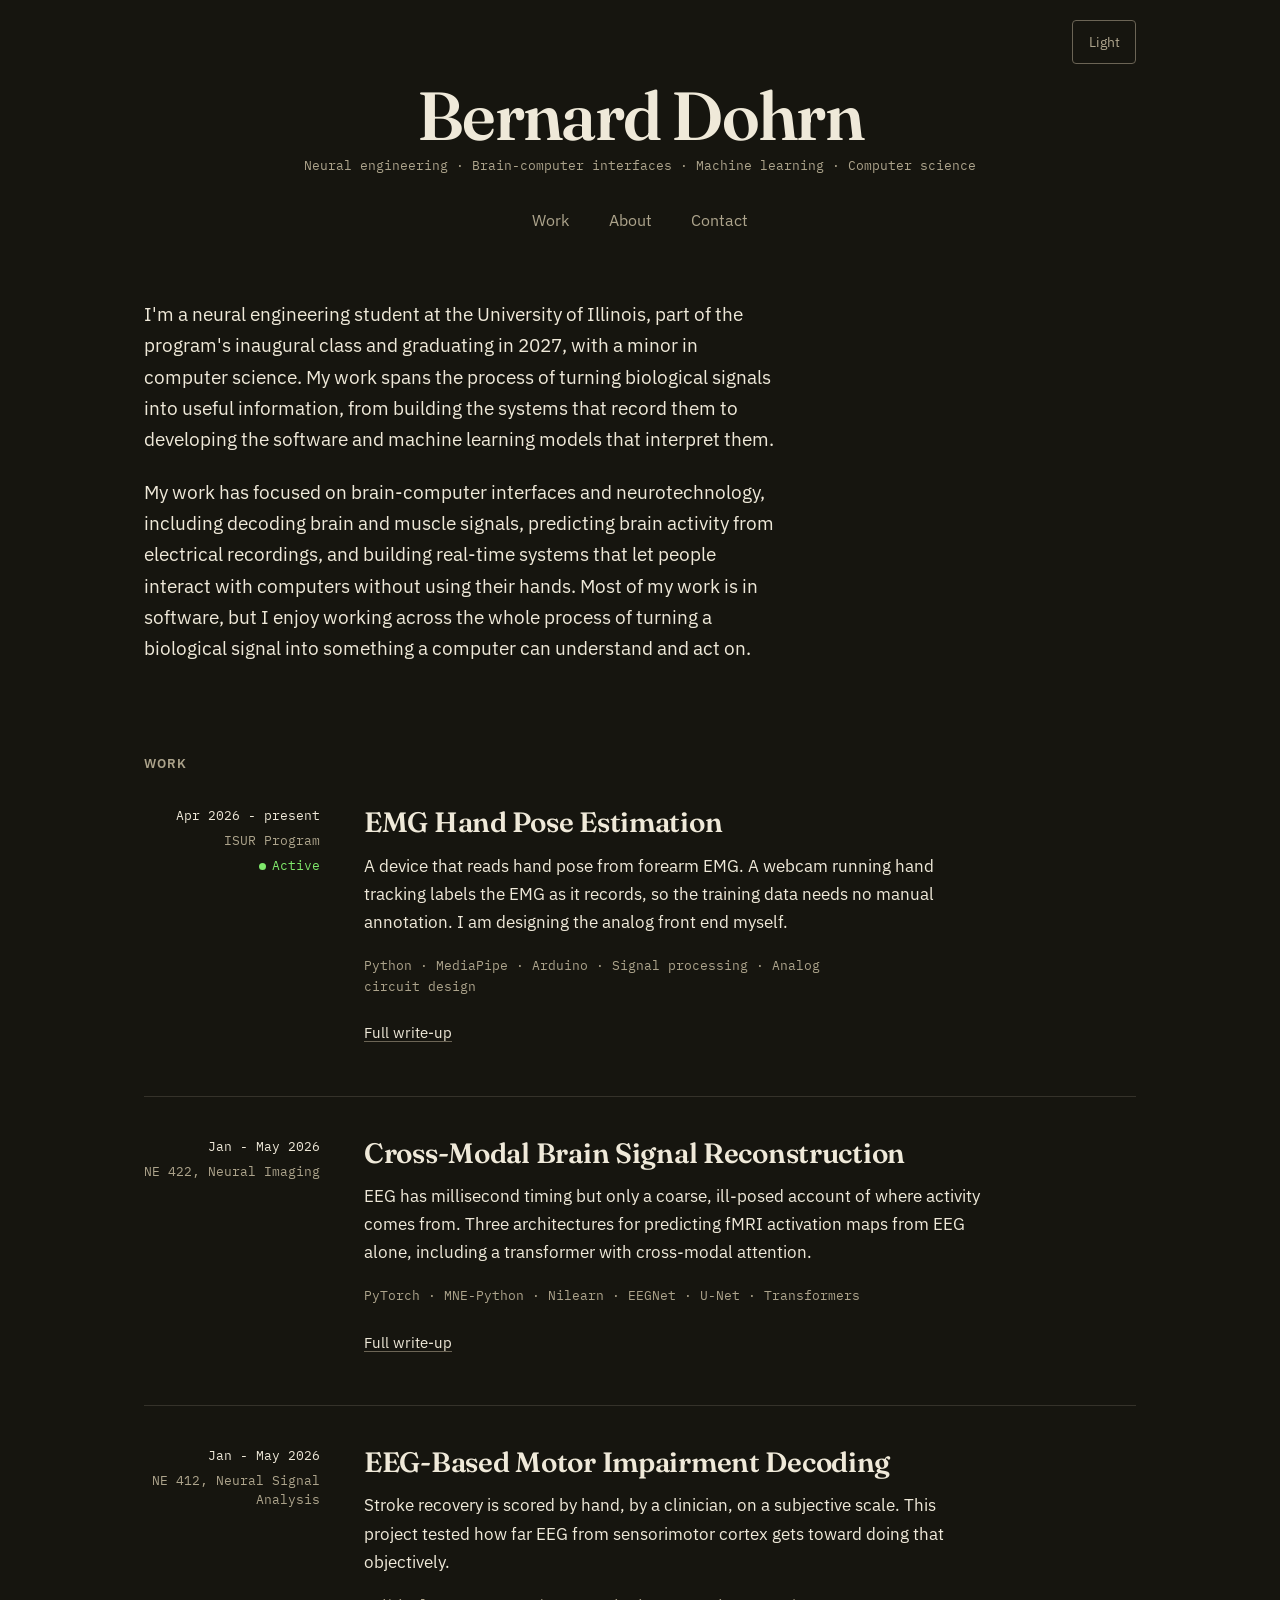
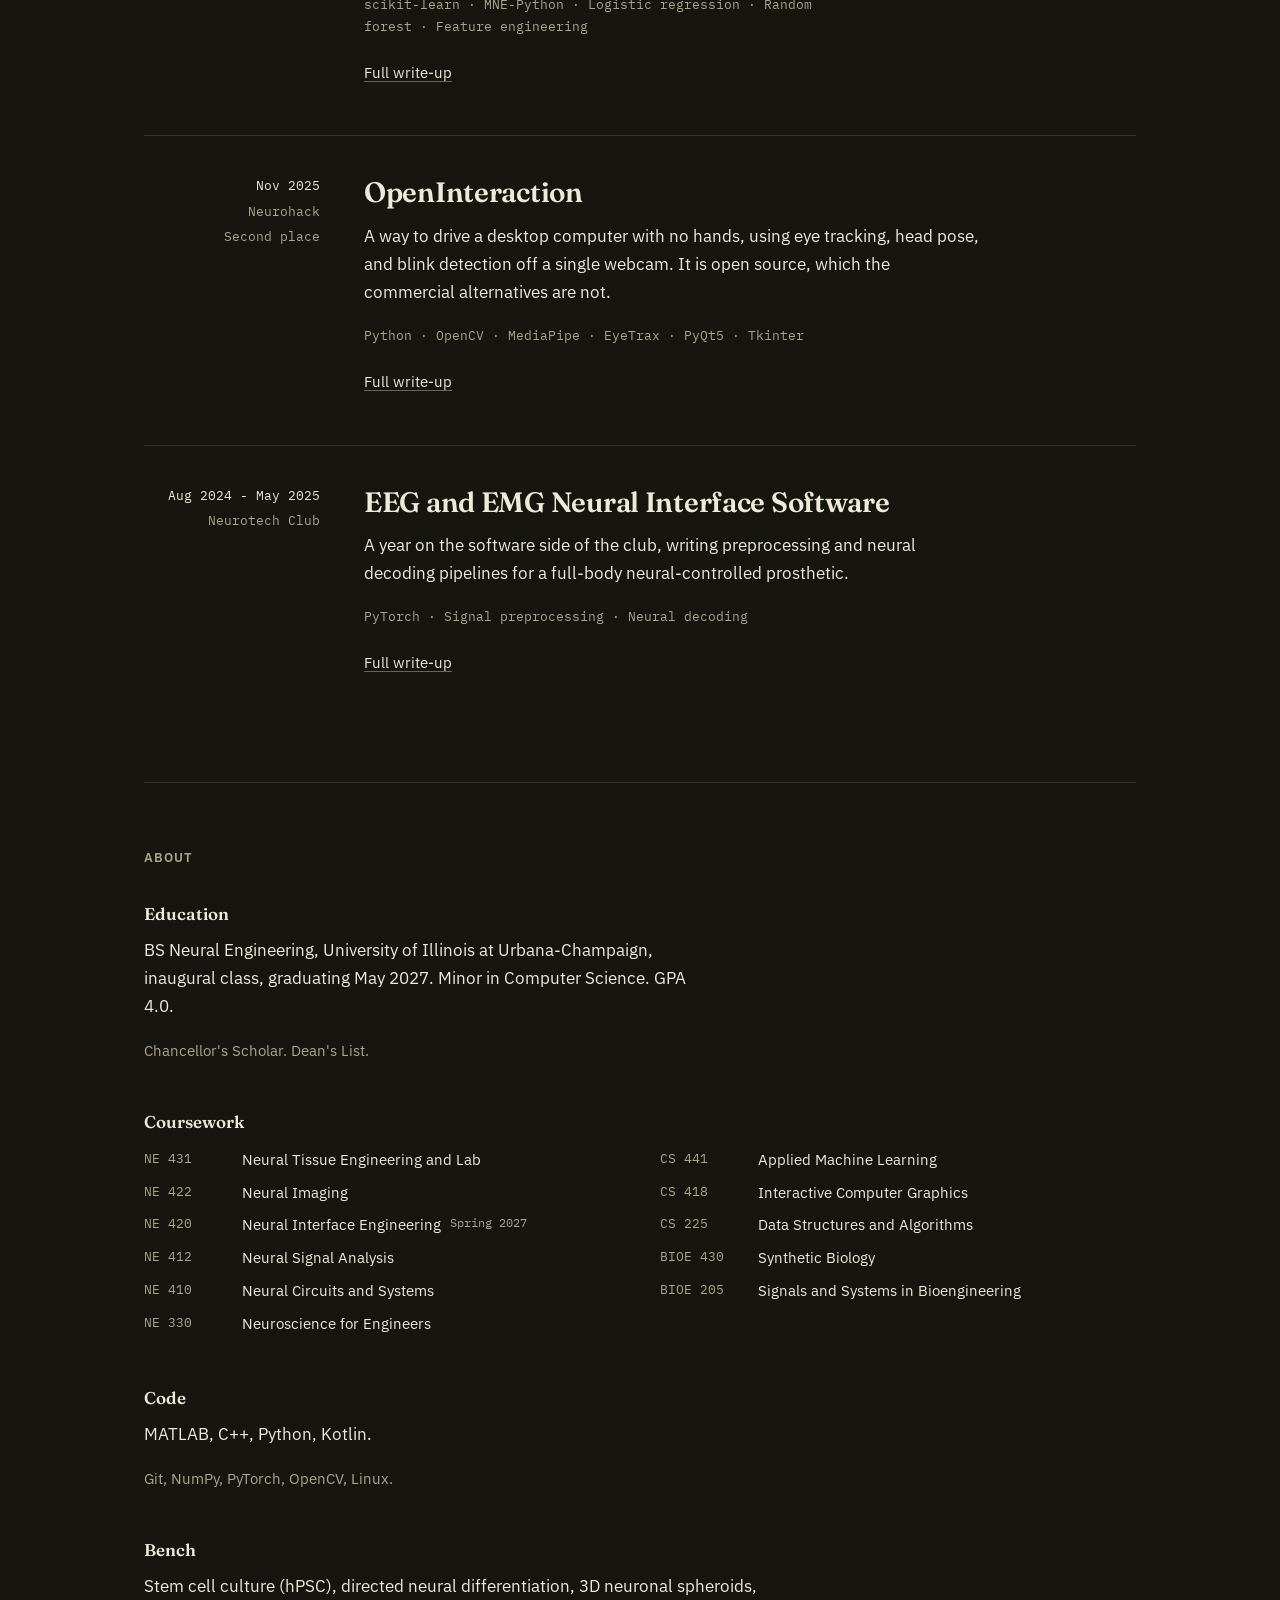
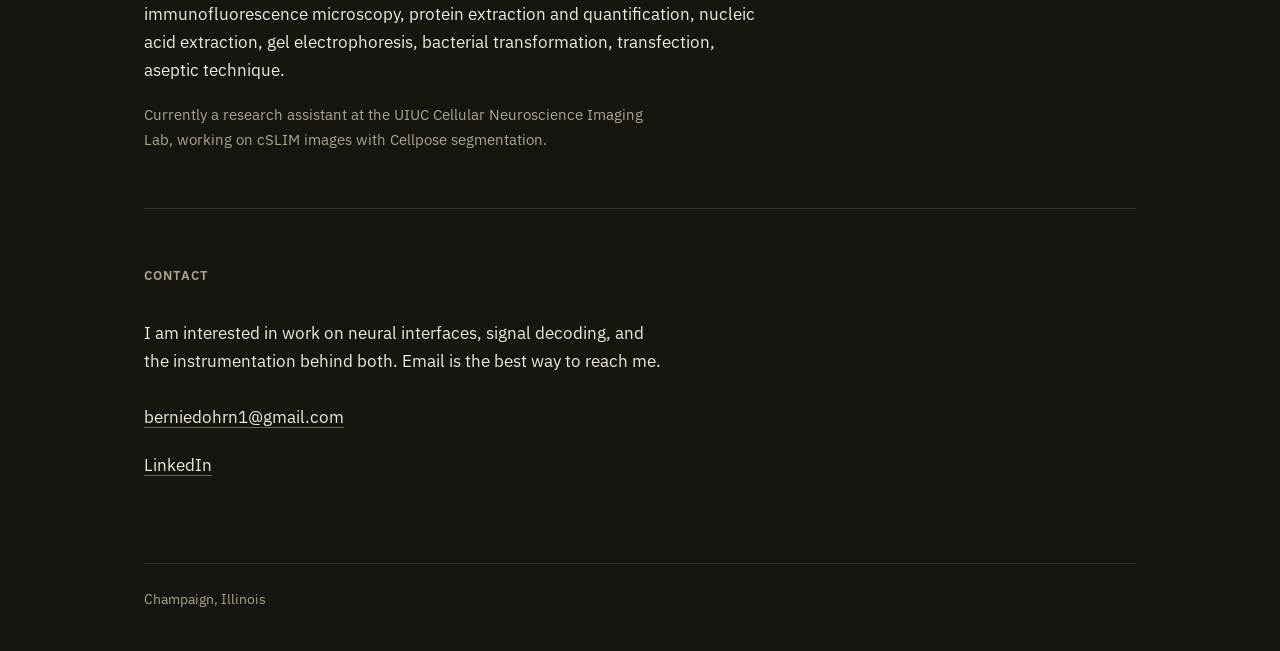
==== index.html @ 4f85c521 "Portfolio site: index, five project pages, and shared styles" ====
<!doctype html>
<html lang="en" id="top">
<head>
<meta charset="utf-8">
<meta name="viewport" content="width=device-width, initial-scale=1">
<title>Bernard Dohrn</title>
<meta name="description" content="Neural engineering at the University of Illinois. Work on EMG and EEG decoding, analog front-end design, and hands-free interaction.">

<!-- Applied before first paint so a saved light theme never flashes dark. -->
<script>
  try {
    var t = localStorage.getItem('theme');
    if (t === 'light' || t === 'dark') document.documentElement.dataset.theme = t;
  } catch (e) {}
</script>

<link rel="preconnect" href="https://fonts.googleapis.com">
<link rel="preconnect" href="https://fonts.gstatic.com" crossorigin>
<link rel="stylesheet" href="https://fonts.googleapis.com/css2?family=Fraunces:opsz,wght@9..144,500..700&family=IBM+Plex+Mono:wght@400;500&family=IBM+Plex+Sans:wght@400;500;600&display=swap">
<link rel="stylesheet" href="styles.css">
</head>
<body>

<a class="skip-link" href="#main">Skip to content</a>

<main id="main">

  <section class="intro" id="top">
    <button class="theme-toggle" type="button" id="theme-toggle" aria-label="Switch to light theme">Light</button>

    <div class="intro__identity">
      <h1 class="intro__name">Bernard Dohrn</h1>
      <p class="intro__disciplines">Neural engineering<span aria-hidden="true"> · </span>Brain-computer interfaces<span aria-hidden="true"> · </span>Machine learning<span aria-hidden="true"> · </span>Computer science</p>

      <nav class="hero-nav" aria-label="Sections">
        <a href="#work">Work</a>
        <a href="#about">About</a>
        <a href="#contact">Contact</a>
      </nav>
    </div>

    <p class="intro__lede">I'm a neural engineering student at the University of Illinois, part of the program's
      inaugural class and graduating in 2027, with a minor in computer science. My work spans
      the process of turning biological signals into useful information, from building the
      systems that record them to developing the software and machine learning models that
      interpret them.</p>
    <p class="intro__lede">My work has focused on brain-computer interfaces and neurotechnology, including decoding
      brain and muscle signals, predicting brain activity from electrical recordings, and
      building real-time systems that let people interact with computers without using their
      hands. Most of my work is in software, but I enjoy working across the whole process of
      turning a biological signal into something a computer can understand and act on.</p>
  </section>

  <section id="work" class="work" aria-labelledby="work-heading">
    <h2 id="work-heading" class="section-heading">Work</h2>

    <article class="entry entry--active">
      <div class="entry__rail">
        <p class="entry__dates">Apr 2026 - present</p>
        <p class="entry__context">ISUR Program</p>
        <p class="entry__status"><span class="entry__status-mark" aria-hidden="true"></span>Active</p>
      </div>
      <div class="entry__body">
        <h3 class="entry__title"><a href="emg-hand-pose.html">EMG Hand Pose Estimation</a></h3>
        <p>A device that reads hand pose from forearm EMG. A webcam running hand tracking labels the EMG
          as it records, so the training data needs no manual annotation. I am designing the
          analog front end myself.</p>
        <p class="entry__stack">Python<span aria-hidden="true"> · </span>MediaPipe<span aria-hidden="true"> · </span>Arduino<span aria-hidden="true"> · </span>Signal processing<span aria-hidden="true"> · </span>Analog circuit design</p>
        <p class="entry__links"><a href="emg-hand-pose.html">Full write-up</a></p>
      </div>
    </article>

    <article class="entry">
      <div class="entry__rail">
        <p class="entry__dates">Jan - May 2026</p>
        <p class="entry__context">NE 422, Neural Imaging</p>
      </div>
      <div class="entry__body">
        <h3 class="entry__title"><a href="eeg-fmri-reconstruction.html">Cross-Modal Brain Signal Reconstruction</a></h3>
        <p>EEG has millisecond timing but only a coarse, ill-posed account of where activity comes from.
          Three architectures for predicting fMRI activation maps from EEG alone, including a
          transformer with cross-modal attention.</p>
        <p class="entry__stack">PyTorch<span aria-hidden="true"> · </span>MNE-Python<span aria-hidden="true"> · </span>Nilearn<span aria-hidden="true"> · </span>EEGNet<span aria-hidden="true"> · </span>U-Net<span aria-hidden="true"> · </span>Transformers</p>
        <p class="entry__links"><a href="eeg-fmri-reconstruction.html">Full write-up</a></p>
      </div>
    </article>

    <article class="entry">
      <div class="entry__rail">
        <p class="entry__dates">Jan - May 2026</p>
        <p class="entry__context">NE 412, Neural Signal Analysis</p>
      </div>
      <div class="entry__body">
        <h3 class="entry__title"><a href="motor-impairment-decoding.html">EEG-Based Motor Impairment Decoding</a></h3>
        <p>Stroke recovery is scored by hand, by a clinician, on a subjective scale. This project tested
          how far EEG from sensorimotor cortex gets toward doing that objectively.</p>
        <p class="entry__stack">scikit-learn<span aria-hidden="true"> · </span>MNE-Python<span aria-hidden="true"> · </span>Logistic regression<span aria-hidden="true"> · </span>Random forest<span aria-hidden="true"> · </span>Feature engineering</p>
        <p class="entry__links"><a href="motor-impairment-decoding.html">Full write-up</a></p>
      </div>
    </article>

    <article class="entry">
      <div class="entry__rail">
        <p class="entry__dates">Nov 2025</p>
        <p class="entry__context">Neurohack</p>
        <p class="entry__note">Second place</p>
      </div>
      <div class="entry__body">
        <h3 class="entry__title"><a href="openinteraction.html">OpenInteraction</a></h3>
        <p>A way to drive a desktop computer with no hands, using eye tracking, head pose, and blink
          detection off a single webcam. It is open source, which the commercial alternatives
          are not.</p>
        <p class="entry__stack">Python<span aria-hidden="true"> · </span>OpenCV<span aria-hidden="true"> · </span>MediaPipe<span aria-hidden="true"> · </span>EyeTrax<span aria-hidden="true"> · </span>PyQt5<span aria-hidden="true"> · </span>Tkinter</p>
        <p class="entry__links"><a href="openinteraction.html">Full write-up</a></p>
      </div>
    </article>

    <article class="entry">
      <div class="entry__rail">
        <p class="entry__dates">Aug 2024 - May 2025</p>
        <p class="entry__context">Neurotech Club</p>
      </div>
      <div class="entry__body">
        <h3 class="entry__title"><a href="neurotech-interface-software.html">EEG and EMG Neural Interface Software</a></h3>
        <p>A year on the software side of the club, writing preprocessing and neural decoding pipelines
          for a full-body neural-controlled prosthetic.</p>
        <p class="entry__stack">PyTorch<span aria-hidden="true"> · </span>Signal preprocessing<span aria-hidden="true"> · </span>Neural decoding</p>
        <p class="entry__links"><a href="neurotech-interface-software.html">Full write-up</a></p>
      </div>
    </article>
  </section>

  <section id="about" class="about" aria-labelledby="about-heading">
    <h2 id="about-heading" class="section-heading">About</h2>

    <div class="about__grid">
      <div class="about__row">
        <h3 class="about__label">Education</h3>
        <div class="about__content">
          <p class="about__lead">BS Neural Engineering, University of Illinois at Urbana-Champaign, inaugural class, graduating
            May 2027. Minor in Computer Science. GPA 4.0.</p>
          <p class="about__aside">Chancellor's Scholar. Dean's List.</p>
        </div>
      </div>

      <div class="about__row">
        <h3 class="about__label">Coursework</h3>
        <div class="about__content">
          <ul class="about__list">
            <li><span class="code">NE 431</span> Neural Tissue Engineering and Lab</li>
            <li><span class="code">NE 422</span> Neural Imaging</li>
            <li><span class="code">NE 420</span> Neural Interface Engineering <span class="about__when">Spring 2027</span></li>
            <li><span class="code">NE 412</span> Neural Signal Analysis</li>
            <li><span class="code">NE 410</span> Neural Circuits and Systems</li>
            <li><span class="code">NE 330</span> Neuroscience for Engineers</li>
            <li><span class="code">CS 441</span> Applied Machine Learning</li>
            <li><span class="code">CS 418</span> Interactive Computer Graphics</li>
            <li><span class="code">CS 225</span> Data Structures and Algorithms</li>
            <li><span class="code">BIOE 430</span> Synthetic Biology</li>
            <li><span class="code">BIOE 205</span> Signals and Systems in Bioengineering</li>
          </ul>
        </div>
      </div>

      <div class="about__row">
        <h3 class="about__label">Code</h3>
        <div class="about__content">
          <p>MATLAB, C++, Python, Kotlin.</p>
          <p class="about__aside">Git, NumPy, PyTorch, OpenCV, Linux.</p>
        </div>
      </div>

      <div class="about__row">
        <h3 class="about__label">Bench</h3>
        <div class="about__content">
          <p>Stem cell culture (hPSC), directed neural differentiation, 3D neuronal spheroids,
            immunofluorescence microscopy, protein extraction and quantification, nucleic acid
            extraction, gel electrophoresis, bacterial transformation, transfection, aseptic
            technique.</p>
          <p class="about__aside">Currently a research assistant at the UIUC Cellular Neuroscience Imaging Lab, working on cSLIM
            images with Cellpose segmentation.</p>
        </div>
      </div>
    </div>
  </section>

  <section id="contact" class="contact" aria-labelledby="contact-heading">
    <h2 id="contact-heading" class="section-heading">Contact</h2>
    <p class="contact__lede">I am interested in work on neural interfaces, signal decoding, and the instrumentation
        behind both. Email is the best way to reach me.</p>
    <ul class="contact__list">
      <li><a href="mailto:berniedohrn1@gmail.com">berniedohrn1@gmail.com</a></li>
      <li><a href="https://www.linkedin.com/in/bernie-dohrn-7a8239290">LinkedIn</a></li>
    </ul>
  </section>

</main>

<footer class="footer">
  <div class="footer__inner">
    <p>Champaign, Illinois</p>
  </div>
</footer>

<script src="main.js"></script>
</body>
</html>
---- styles.css ----
/*
  Bernard Dohrn, portfolio.
  Direction, palette reasoning, and dials live in DESIGN.md.
  Dials held here: ENERGY 2 / RHYTHM 2 / MOTION 1.
*/

/* Tokens */

:root {
  /* Dark is the default: it is the stated brand direction, not a trend. */
  --ground:     #16150F;
  --surface:    #1E1C15;
  --ink:        #EFE9D9;
  --ink-muted:  #ADA48C;
  --edge:       #6B6455;
  --rule:       #35322A;
  --accent:     #7FE86B;

  --font-serif: 'Fraunces', Georgia, 'Times New Roman', serif;
  --font-sans:  'IBM Plex Sans', 'Segoe UI', system-ui, -apple-system, sans-serif;
  --font-mono:  'IBM Plex Mono', ui-monospace, 'Cascadia Mono', Consolas, monospace;

  /* Two radii only. Nothing on this page is a pill. */
  --radius-sm: 2px;
  --radius-md: 4px;

  --measure: 62ch;

  /* One container width and one gutter, shared by the masthead, the sections,
     and the footer, so all three land on the same left edge. */
  --container: 62rem;
  --gutter: 1.25rem;
}

:root[data-theme="light"] {
  --ground:     #F6F1E4;
  --surface:    #FFFCF3;
  --ink:        #191710;
  --ink-muted:  #57503F;
  --edge:       #8A8271;
  --rule:       #DDD5C2;
  --accent:     #256E1F;
}

/* Base */

*, *::before, *::after { box-sizing: border-box; }

html {
  scroll-behavior: smooth;
}

body {
  margin: 0;
  background: var(--ground);
  color: var(--ink);
  font-family: var(--font-sans);
  /* Fluid, so the body text has a mobile register of its own. */
  font-size: clamp(1rem, 0.96rem + 0.2vw, 1.0625rem);
  line-height: 1.65;
  -webkit-font-smoothing: antialiased;
  /* Overflow is prevented at the source (minmax(0,1fr) tracks, max-widths)
     rather than clipped here: overflow-x on html or body would create a
     scroll container and break the sticky masthead. This only catches a
     pathological unbroken string. */
  overflow-wrap: break-word;
}

p { margin: 0 0 1.1em; max-width: var(--measure); }
p:last-child { margin-bottom: 0; }

a {
  color: inherit;
  text-decoration: underline;
  text-decoration-color: var(--edge);
  text-underline-offset: 0.22em;
  text-decoration-thickness: 1px;
  transition: text-decoration-color 120ms ease, color 120ms ease;
}

/* MOTION 1: hover and focus are the only places anything moves. */
a:hover { text-decoration-color: var(--accent); }

:focus-visible {
  outline: 2px solid var(--accent);
  outline-offset: 3px;
  border-radius: var(--radius-sm);
}

@media (prefers-reduced-motion: reduce) {
  html { scroll-behavior: auto; }
  * { transition-duration: 0.01ms !important; }
}

.skip-link {
  position: absolute;
  left: 0.75rem;
  top: -4rem;
  z-index: 10;
  padding: 0.75rem 1rem;
  background: var(--surface);
  color: var(--ink);
  border: 1px solid var(--edge);
  border-radius: var(--radius-md);
  text-decoration: none;
  transition: top 120ms ease;
}
.skip-link:focus { top: 0.75rem; }

.code {
  font-family: var(--font-mono);
  font-size: 0.85em;
  color: var(--ink-muted);
}

/* Masthead */

/*
  Mobile gets two rows and no stickiness: one row cannot hold the name, three
  links, and the toggle at 375px without cramping the tap targets, and a tall
  sticky bar would eat the screen. From 40rem it fits on one row, so it sticks.
*/
/* The bar itself is full bleed so its rule spans the viewport; the inner
   wrapper is what aligns with the content column. */
.masthead {
  padding: 0 var(--gutter);
  border-bottom: 1px solid var(--rule);
  background: var(--ground);
}

.masthead__inner {
  max-width: var(--container);
  margin: 0 auto;
  padding: 0.75rem 0;
  display: flex;
  flex-direction: column;
  gap: 0.25rem;
}

.masthead__name {
  /* Matches the 44px minimum the nav links already carry: it is a real link
     to the top of the page, so it is a real tap target. */
  display: inline-flex;
  align-items: center;
  min-height: 44px;
  align-self: flex-start;
  font-family: var(--font-serif);
  font-size: 1.15rem;
  font-weight: 600;
  letter-spacing: 0.01em;
  text-decoration: none;
}
.masthead__name:hover { text-decoration: underline; text-decoration-color: var(--accent); }

.masthead__nav {
  display: flex;
  align-items: center;
  gap: 0.25rem;
  margin-left: -0.6rem;
}

.masthead__nav a {
  /* 44px minimum touch target, with spacing between neighbors. */
  display: inline-flex;
  align-items: center;
  min-height: 44px;
  padding: 0 0.6rem;
  font-size: 0.9375rem;
  color: var(--ink-muted);
  text-decoration: none;
  border-bottom: 2px solid transparent;
}
.masthead__nav a:hover { color: var(--ink); border-bottom-color: var(--accent); }

.theme-toggle {
  min-height: 44px;
  min-width: 64px;
  margin-left: auto;
  padding: 0 0.85rem;
  font-family: var(--font-sans);
  font-size: 0.875rem;
  color: var(--ink-muted);
  background: transparent;
  border: 1px solid var(--edge);
  border-radius: var(--radius-md);
  cursor: pointer;
  transition: color 120ms ease, border-color 120ms ease;
}
.theme-toggle:hover { color: var(--ink); border-color: var(--ink-muted); }

/* Shared layout */

main { padding: 0 var(--gutter); }

.intro,
.work,
.about,
.contact {
  max-width: var(--container);
  margin: 0 auto;
}

/* Sections carry deliberately different vertical registers rather than one
   uniform pad: the intro opens wide, work is dense, contact closes tight. */
.intro   { padding: 5rem 0 3rem; }
.work    { padding: 1rem 0 2.5rem; }
.about   { padding: 3rem 0 2.5rem; border-top: 1px solid var(--rule); }
.contact { padding: 2.5rem 0 3.5rem; border-top: 1px solid var(--rule); }

/* Breathing room above a jumped-to section. These ids exist only on the index,
   which no longer has a sticky bar to clear, so this is spacing, not clearance. */
#work, #about, #contact { scroll-margin-top: 2rem; }

.section-heading {
  margin: 0 0 2rem;
  font-family: var(--font-sans);
  font-size: 0.8125rem;
  font-weight: 600;
  /* Modest tracking to separate the label from prose. Not the wide-tracked
     uppercase display treatment; it stays small and quiet. */
  letter-spacing: 0.08em;
  text-transform: uppercase;
  color: var(--ink-muted);
}

/* Intro */

.intro { position: relative; }

/*
  The identity block is centered; the prose below it is not. The change in
  alignment is what separates the header from the content, and the content then
  shares its left edge with every section further down the page.
*/
.intro__identity {
  text-align: center;
  margin-bottom: 3.5rem;
}

/*
  On the index the toggle sits in the page's top-right corner, which is where it
  already sits inside the masthead on the project pages, so it does not move
  between page types.
*/
.intro > .theme-toggle {
  position: absolute;
  top: 1.25rem;
  right: 0;
  margin: 0;
}

/* The name is the page's h1: on a personal site it is the thing being named,
   and it gives the index an opening the masthead wordmark is too small to be. */
.intro__name {
  margin: 0 0 0.3rem;
  font-family: var(--font-serif);
  font-size: clamp(2.5rem, 1.7rem + 3.4vw, 4.25rem);
  font-weight: 600;
  line-height: 1.04;
  letter-spacing: -0.025em;
}

/* Set in the same mono as the project rails, so the page opens in a voice it
   goes on to use rather than introducing a second one for the header alone. */
.intro__disciplines {
  margin: 0 0 1.5rem;
  max-width: none;
  font-family: var(--font-mono);
  /* Same size as the project rails, so it reads as a label on the name rather
     than a line of its own. */
  font-size: 0.8125rem;
  line-height: 1.5;
  color: var(--ink-muted);
}

/*
  The index carries its navigation here rather than in a bar. The name is already
  the largest thing on the page, so a sticky wordmark above it would say the same
  thing twice. Project pages keep the masthead: they have no hero to hold this,
  and their write-ups are long enough to need nav that stays put.
*/
.hero-nav {
  display: flex;
  flex-wrap: wrap;
  align-items: center;
  justify-content: center;
  gap: 0 1.25rem;
  margin: 0;
}

.hero-nav a {
  display: inline-flex;
  align-items: center;
  min-height: 44px;
  padding: 0 0.6rem;
  font-size: 1rem;
  color: var(--ink-muted);
  text-decoration: none;
  border-bottom: 2px solid transparent;
}
.hero-nav a:hover { color: var(--ink); border-bottom-color: var(--accent); }

.intro__lede + .intro__lede { margin-top: 1.1em; }

.intro__lede {
  font-size: clamp(1.0625rem, 1rem + 0.3vw, 1.1875rem);
  color: var(--ink);
  max-width: 58ch;
}

/* Work entries */

/*
  The metadata rail is the identity motif: date, program, status, set in mono
  like the channel labels down the edge of a recording. It carries real data,
  so it is structure rather than a decorative stripe. It stacks above the entry
  on narrow screens instead of being dropped.
*/
.entry {
  padding: 2rem 0;
  border-top: 1px solid var(--rule);
}
.entry:first-of-type { border-top: none; padding-top: 0; }

.entry__rail {
  margin: 0 0 1rem;
  font-family: var(--font-mono);
  font-size: 0.8125rem;
  line-height: 1.5;
  color: var(--ink-muted);
}
.entry__rail p { margin: 0 0 0.35rem; max-width: none; }
.entry__rail p:last-child { margin-bottom: 0; }

.entry__dates { color: var(--ink); }

.entry__status {
  display: flex;
  align-items: center;
  gap: 0.4rem;
  color: var(--accent);
}
/* The word "Active" carries the meaning; the mark only reinforces it, so the
   status is never communicated by color alone. */
.entry__status-mark {
  width: 7px;
  height: 7px;
  border-radius: 50%;
  background: var(--accent);
  flex: none;
}

.entry__title {
  margin: 0 0 0.75rem;
  font-family: var(--font-serif);
  font-size: clamp(1.35rem, 1.15rem + 0.85vw, 1.75rem);
  font-weight: 600;
  line-height: 1.2;
  letter-spacing: -0.01em;
}

.entry__stack {
  margin-top: 1.1em;
  font-family: var(--font-mono);
  font-size: 0.8125rem;
  color: var(--ink-muted);
}

/* Two 44px targets separated only by a whitespace node sit about 4px apart,
   which is a coin flip under a thumb. The gap is the other half of tappability. */
.entry__links {
  display: flex;
  flex-wrap: wrap;
  gap: 0 1.75rem;
  margin-top: 0.9em;
  font-size: 0.9375rem;
}
.entry__links a { min-height: 44px; display: inline-flex; align-items: center; }

/* About */

/*
  A different composition from Work on purpose (RHYTHM 2): no rail, run-in
  labels above their content, single measure. Two sections that share a layout
  read as a template.
*/
.about__row { margin-bottom: 2rem; }
.about__row:last-child { margin-bottom: 0; }

.about__label {
  margin: 0 0 0.5rem;
  font-family: var(--font-serif);
  font-size: 1.0625rem;
  font-weight: 600;
  color: var(--ink);
}

.about__lead { max-width: 56ch; }

.about__aside {
  color: var(--ink-muted);
  font-size: 0.9375rem;
  max-width: 56ch;
}

.about__list {
  margin: 0;
  padding: 0;
  list-style: none;
  font-size: 0.9375rem;
}
.about__list li {
  padding: 0.25rem 0;
  display: flex;
  gap: 0.6rem;
}
.about__list .code { flex: none; min-width: 5.5rem; }

/* Marks a course that has not been taken yet, so the list cannot be read as a
   claim about completed work. */
.about__when {
  font-family: var(--font-mono);
  font-size: 0.75rem;
  color: var(--ink-muted);
  white-space: nowrap;
}

/* Contact */

.contact__lede { max-width: 52ch; }

.contact__list {
  margin: 1.25rem 0 0;
  padding: 0;
  list-style: none;
}
.contact__list li { margin-bottom: 0.25rem; }
.contact__list a {
  display: inline-flex;
  align-items: center;
  min-height: 44px;
  font-size: 1.0625rem;
}

/* Footer */

.footer {
  padding: 0 var(--gutter);
  font-size: 0.875rem;
  color: var(--ink-muted);
}

.footer__inner {
  max-width: var(--container);
  margin: 0 auto;
  padding: 1.5rem 0 2.5rem;
  border-top: 1px solid var(--rule);
}
.footer__inner p { margin: 0; }

/* Project pages */

/*
  A project page is a third composition, not the index entry enlarged. The rail
  turns on its side: the same mono metadata runs as one horizontal strip under
  the title, where a detail page has the width for it and no neighboring
  entries to line up against.
*/
.project {
  max-width: var(--container);
  margin: 0 auto;
  padding: 2rem 0 1rem;
}

.project__back {
  margin: 0 0 2rem;
  font-family: var(--font-mono);
  font-size: 0.8125rem;
}
.project__back a {
  display: inline-flex;
  align-items: center;
  min-height: 44px;
  color: var(--ink-muted);
}
.project__back a:hover { color: var(--ink); }

.project__title {
  margin: 0 0 0.9rem;
  font-family: var(--font-serif);
  font-size: clamp(1.75rem, 1.3rem + 2.1vw, 2.6rem);
  font-weight: 600;
  line-height: 1.15;
  letter-spacing: -0.015em;
  text-wrap: balance;
  max-width: 20ch;
}

.project__meta {
  display: flex;
  flex-wrap: wrap;
  align-items: center;
  gap: 0.4rem 1.1rem;
  margin: 0 0 1.5rem;
  max-width: none;
  font-family: var(--font-mono);
  font-size: 0.8125rem;
  color: var(--ink-muted);
}

.project__status {
  display: inline-flex;
  align-items: center;
  gap: 0.4rem;
  color: var(--accent);
}

.project__lede {
  margin: 0 0 2rem;
  padding-bottom: 2rem;
  border-bottom: 1px solid var(--rule);
  font-size: clamp(1.0625rem, 1rem + 0.3vw, 1.1875rem);
  max-width: 56ch;
}

.project__stack {
  margin-top: 2rem;
  font-family: var(--font-mono);
  font-size: 0.8125rem;
  color: var(--ink-muted);
}

/* Prose.
   Styling for detail that has not been written yet, so pasted-in headings,
   figures, tables and code land already matching the page. */

.prose { max-width: var(--measure); }

.prose h2 {
  margin: 2.5rem 0 0.75rem;
  font-family: var(--font-serif);
  font-size: 1.4rem;
  font-weight: 600;
  line-height: 1.25;
  letter-spacing: -0.01em;
}

.prose h3 {
  margin: 1.75rem 0 0.5rem;
  font-family: var(--font-sans);
  font-size: 1.0625rem;
  font-weight: 600;
}

.prose ul, .prose ol { margin: 0 0 1.1em; padding-left: 1.15rem; }
.prose li { margin-bottom: 0.35em; }

/* A citation link is short and sits inline, which leaves it around 21px tall and
   well under the 44px tap minimum. The padding buys the hit area; the list
   spacing keeps two neighboring targets from overlapping under a thumb. */
.prose li a {
  display: inline-block;
  padding: 0.65rem 0;
}
.prose li:has(a) { margin-bottom: 0.15em; }

.prose figure {
  margin: 2rem 0;
  max-width: none;
}
.prose img { display: block; max-width: 100%; height: auto; border-radius: var(--radius-sm); }

/*
  Matplotlib exports carry their own white ground and black axis labels, so they
  cannot sit directly on the dark theme. The plate turns that into a deliberate
  printed-figure treatment rather than a glaring rectangle, and it holds the same
  value in both themes because the image itself does not change with the theme.
  The caption stays outside the plate so it keeps the site's text colors.
*/
/* A figure wrapped in a link must not inherit the body underline. The image is
   the affordance; a rule drawn under it is just a stray line. */
.prose figure > a { display: block; text-decoration: none; }

/* An embedded player has no intrinsic size to lay out against, so the wrapper
   carries the aspect ratio and the iframe fills it. */
.prose .video {
  position: relative;
  aspect-ratio: 16 / 9;
  background: #000;
  border: 1px solid var(--rule);
  border-radius: var(--radius-md);
  overflow: hidden;
}
.prose .video iframe {
  position: absolute;
  inset: 0;
  width: 100%;
  height: 100%;
  border: 0;
}

.prose .plate {
  display: block;
  padding: 0.75rem;
  background: #FFFCF3;
  border: 1px solid var(--rule);
  border-radius: var(--radius-md);
  text-decoration: none;
}
.prose .plate img { border-radius: 0; }
.prose figcaption {
  margin-top: 0.6rem;
  font-size: 0.875rem;
  color: var(--ink-muted);
  max-width: 56ch;
}

/* Tables scroll inside themselves rather than pushing the page sideways. */
.prose table {
  display: block;
  overflow-x: auto;
  width: 100%;
  margin: 1.75rem 0;
  border-collapse: collapse;
  font-size: 0.9375rem;
  font-variant-numeric: tabular-nums;
}
.prose caption {
  margin-bottom: 0.6rem;
  font-size: 0.875rem;
  color: var(--ink-muted);
  text-align: left;
}
.prose th, .prose td {
  padding: 0.5rem 1rem 0.5rem 0;
  border-bottom: 1px solid var(--rule);
  text-align: left;
  vertical-align: top;
}
.prose th { font-weight: 600; }

.prose pre {
  margin: 1.5rem 0;
  padding: 1rem 1.1rem;
  overflow-x: auto;
  background: var(--surface);
  border: 1px solid var(--rule);
  border-radius: var(--radius-md);
}
.prose pre code { font-size: 0.8125rem; color: var(--ink); }
.prose code {
  font-family: var(--font-mono);
  font-size: 0.85em;
}

.prose blockquote {
  margin: 1.75rem 0;
  padding-left: 1.1rem;
  /* The rule marks quoted material, which is information, not decoration. */
  border-left: 2px solid var(--edge);
  color: var(--ink-muted);
}

/* Pager */

.pager {
  display: flex;
  flex-wrap: wrap;
  gap: 0.5rem 2rem;
  max-width: var(--container);
  margin: 0 auto;
  padding: 1.75rem 0 1rem;
  border-top: 1px solid var(--rule);
}

.pager__link {
  display: flex;
  flex-direction: column;
  gap: 0.2rem;
  min-height: 44px;
  justify-content: center;
  padding: 0.5rem 0;
  text-decoration: none;
}
/* When only the older link exists it still sits right, so the two pages read
   as one consistent pair rather than jumping sides. */
.pager__link--older { margin-left: auto; text-align: right; align-items: flex-end; }

.pager__dir {
  font-family: var(--font-mono);
  font-size: 0.75rem;
  color: var(--ink-muted);
}
.pager__title {
  font-family: var(--font-serif);
  font-size: 1.05rem;
  font-weight: 600;
}
.pager__link:hover .pager__title {
  text-decoration: underline;
  text-decoration-color: var(--accent);
  text-underline-offset: 0.22em;
}

/* Index entry titles link through.
   No resting underline: an underline on every heading turns the list into a
   wall of rules. It appears on hover and focus, where it confirms the target. */
.entry__title a {
  /* A one-line title is only ~27px tall, so short names like "OpenInteraction"
     fell under the 44px tap minimum while longer ones passed purely because
     they wrapped. The padding buys the hit area; the matching negative margin
     gives it back to the layout, so spacing is unchanged. */
  display: inline-block;
  padding: 0.6rem 0;
  margin: -0.6rem 0;
  text-decoration: none;
  color: inherit;
}
.entry__title a:hover {
  text-decoration: underline;
  text-decoration-color: var(--accent);
  text-underline-offset: 0.16em;
  text-decoration-thickness: 2px;
}

/* Breakpoints */

/*
  40rem: the masthead's name, links, and toggle now fit on one row, so it
  becomes a single compact sticky bar.
*/
@media (min-width: 40rem) {
  /* One gutter change moves the masthead, the sections, and the footer
     together, so the shared left edge survives the breakpoint. */
  :root { --gutter: 2rem; }

  .masthead {
    position: sticky;
    top: 0;
    z-index: 5;
  }
  .masthead__inner {
    flex-direction: row;
    align-items: center;
    justify-content: space-between;
    gap: 1.5rem;
  }
  .masthead__nav { margin-left: 0; gap: 0.5rem; }
  .theme-toggle { margin-left: 0.75rem; }

  .intro   { padding: 5rem 0 4rem; }
  .work    { padding: 1.5rem 0 3.5rem; }
  .about   { padding: 4rem 0 3.5rem; }
  .contact { padding: 3.5rem 0 4.5rem; }

  .project { padding: 3rem 0 1.5rem; }
  .pager   { padding: 2.5rem 0 1.5rem; }
}

/*
  56rem: there is finally room for a 11rem rail beside a readable measure, so
  the entry splits into rail and body. Below this it stays stacked, because a
  squeezed rail would starve the prose column.
*/
@media (min-width: 56rem) {
  .entry {
    display: grid;
    grid-template-columns: 11rem minmax(0, 1fr);
    gap: 2.75rem;
    padding: 2.5rem 0;
  }
  .entry__rail { margin: 0; text-align: right; }
  .entry__status { justify-content: flex-end; }

  /*
    About deliberately does NOT take the rail grid that Work uses. It stays a
    single flowing column with run-in serif labels, offset to sit under the
    section heading. Two sections sharing one geometry is how a page starts
    reading as a template.
  */
  .about__row { margin-bottom: 2.75rem; }

  .about__list { columns: 2; column-gap: 2.5rem; }
  .about__list li { break-inside: avoid; }

  /*
    Prose is capped at a reading measure, but a plot is not prose: a seven-slice
    comparison at 62ch is unreadable. Figures break out to the full container
    width instead. They share the container's left edge, so widening to the
    container width lands exactly on its right edge and cannot overflow; the
    min() keeps that true when the viewport is narrower than the container.
  */
  .prose figure {
    width: min(var(--container), calc(100vw - 2 * var(--gutter)));
  }
  .prose figcaption { max-width: 62ch; }

  /* Opt out of the breakout for an image whose native width is smaller than the
     container. Stretching a UI screenshot past its own pixels only blurs the
     text that made it worth showing. */
  .prose figure.narrow { width: auto; }
}
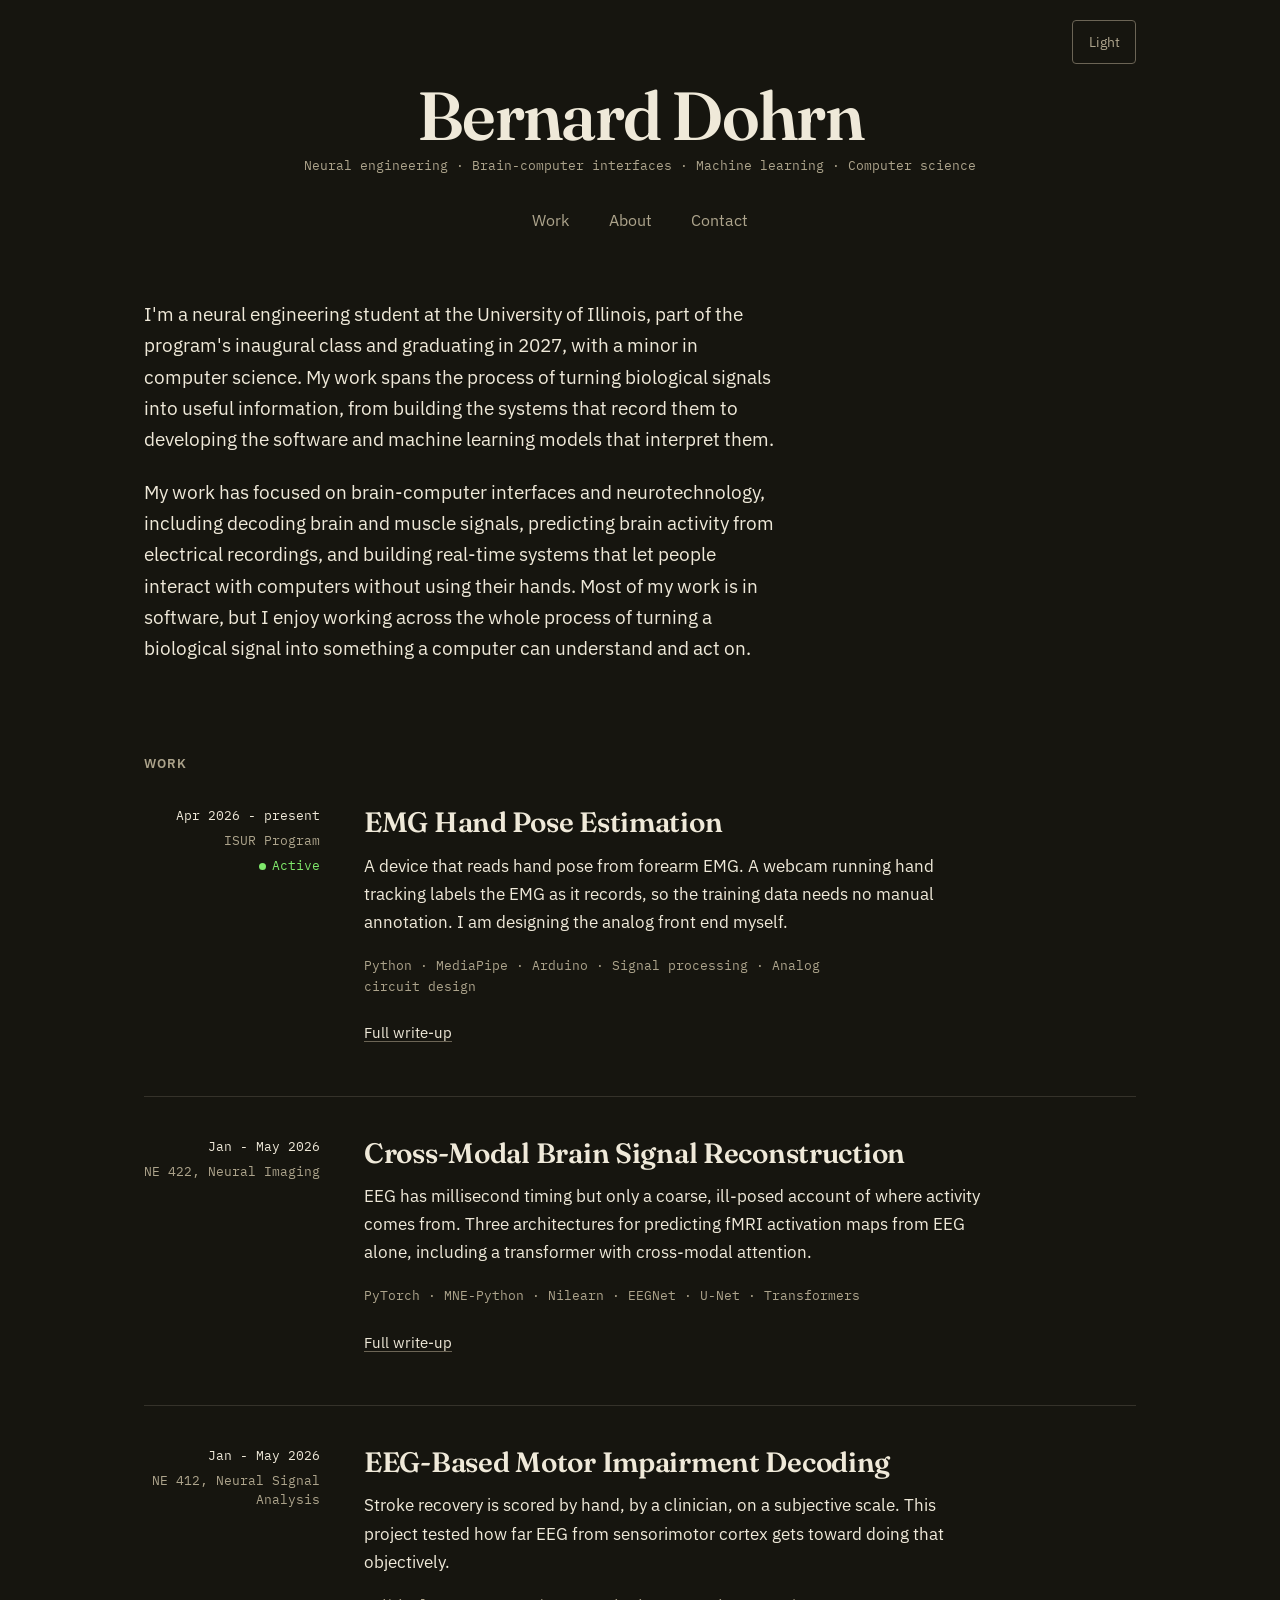
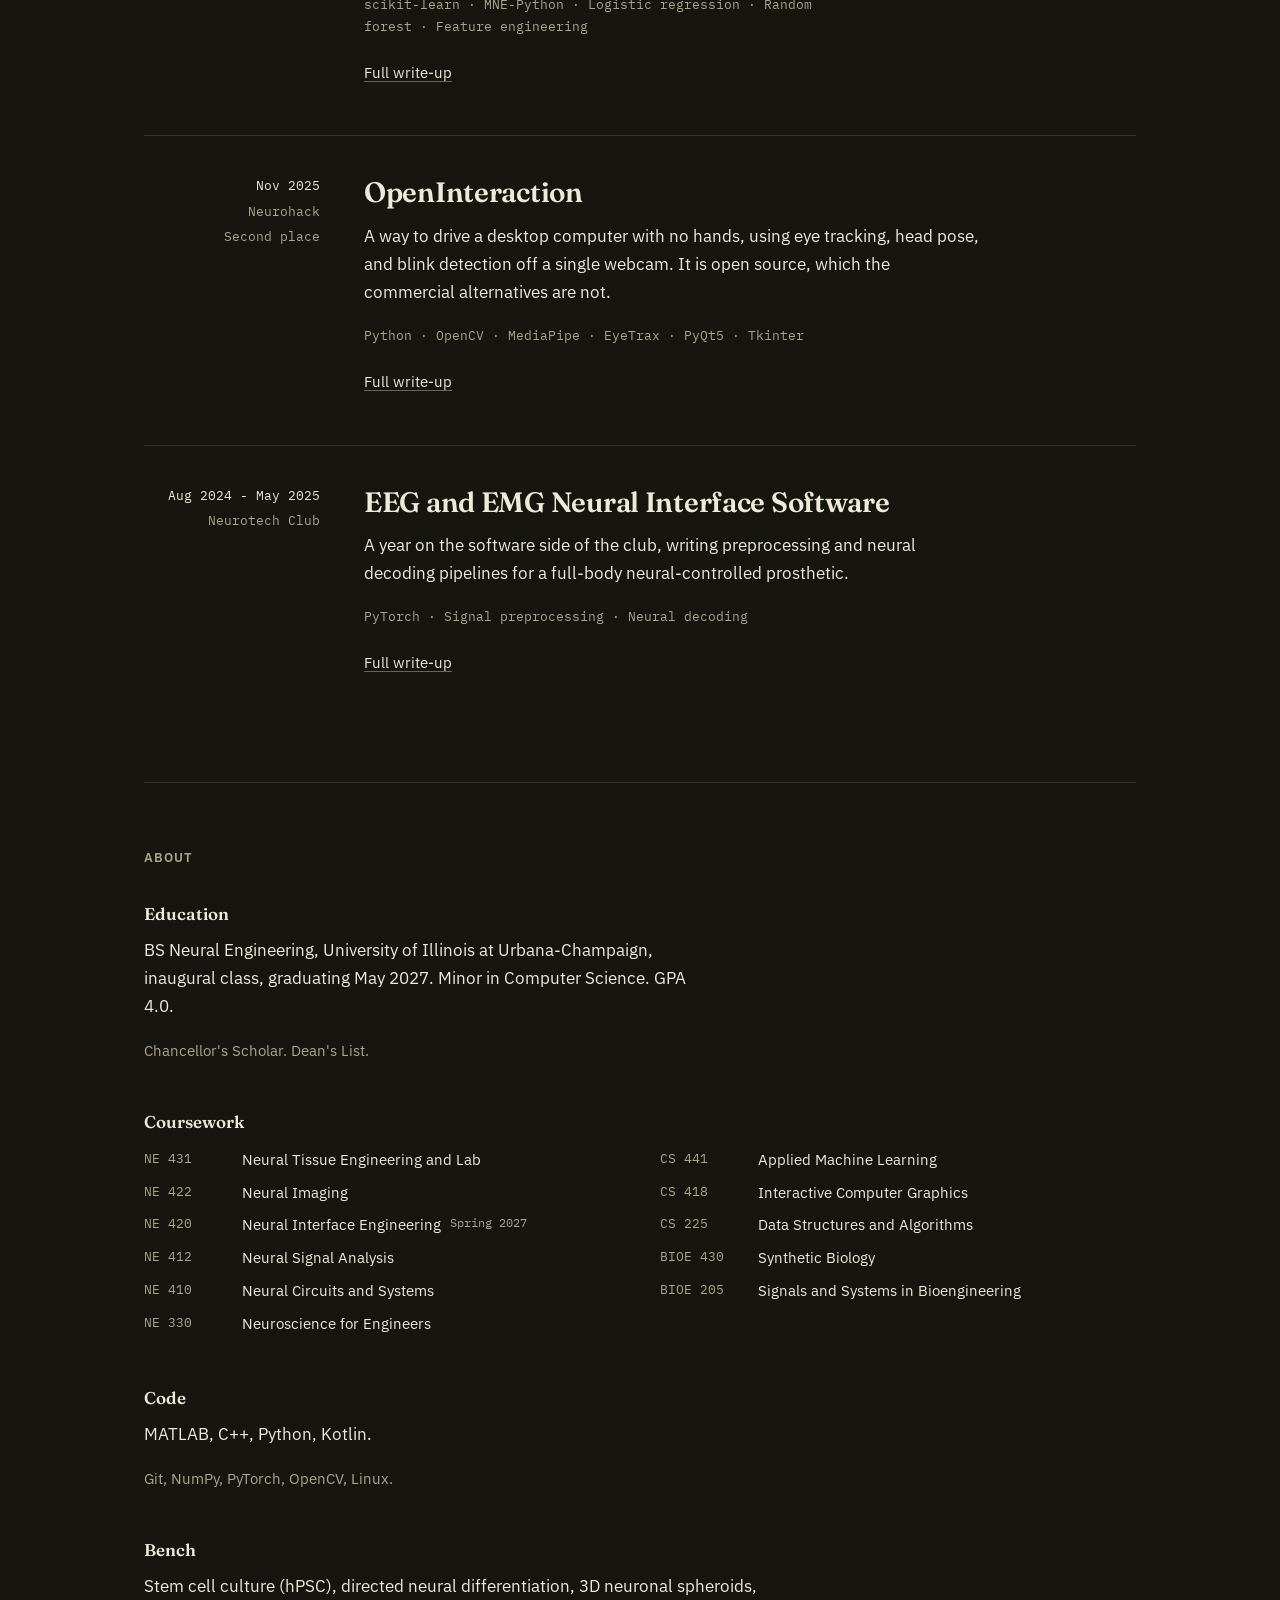
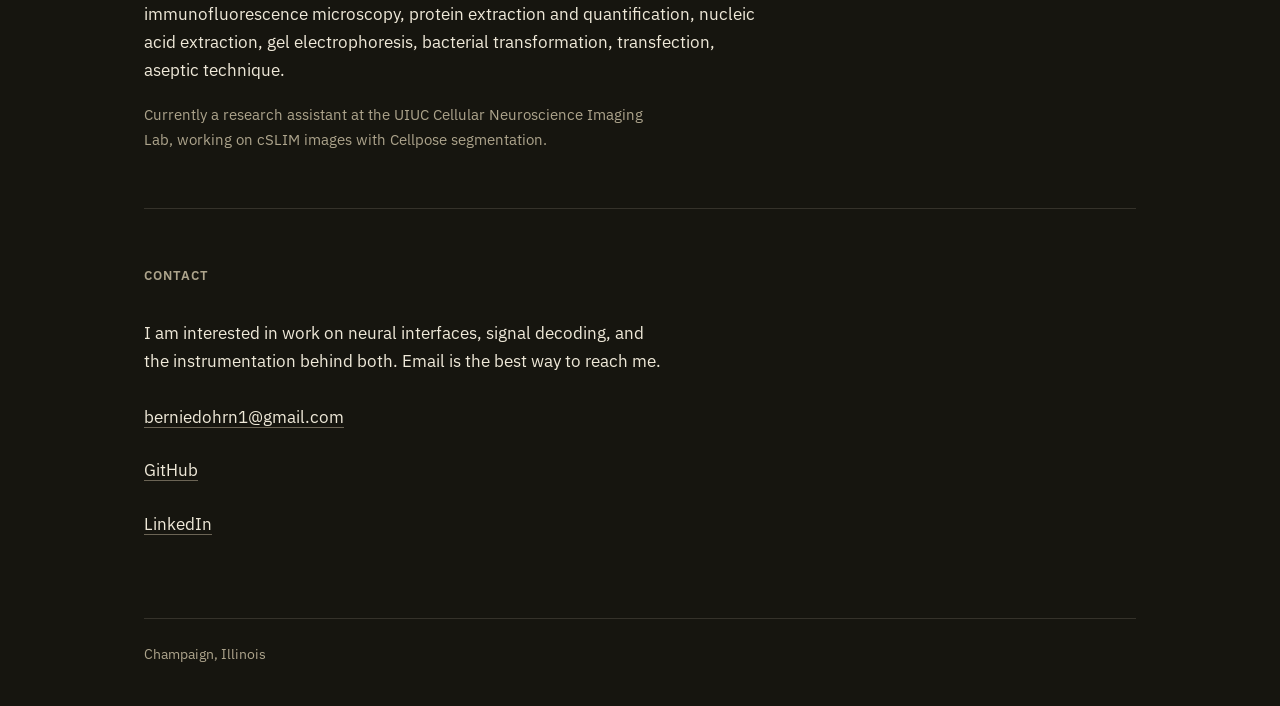
==== commit b52063ba: "Add GitHub to contacts; space the contact links for tap targets" ====
--- a/index.html
+++ b/index.html
@@ -190,6 +190,7 @@
         behind both. Email is the best way to reach me.</p>
     <ul class="contact__list">
       <li><a href="mailto:berniedohrn1@gmail.com">berniedohrn1@gmail.com</a></li>
+      <li><a href="https://github.com/BernieD04">GitHub</a></li>
       <li><a href="https://www.linkedin.com/in/bernie-dohrn-7a8239290">LinkedIn</a></li>
     </ul>
   </section>
--- a/styles.css
+++ b/styles.css
@@ -434,7 +434,10 @@
   padding: 0;
   list-style: none;
 }
-.contact__list li { margin-bottom: 0.25rem; }
+/* Three stacked 44px targets sat 4px apart, which is close enough for a thumb
+   to catch the wrong one. Spacing is the other half of a usable tap target. */
+.contact__list li { margin-bottom: 0.6rem; }
+.contact__list li:last-child { margin-bottom: 0; }
 .contact__list a {
   display: inline-flex;
   align-items: center;
@@ -466,8 +469,14 @@
   the title, where a detail page has the width for it and no neighboring
   entries to line up against.
 */
+/*
+  The article column is the reading measure. Sizing it to the container instead
+  left the text against one edge of a much wider block, and the horizontal rules
+  ran on past the text, which read as unresolved rather than deliberate. Figures
+  break out beyond this column; see the breakpoint block.
+*/
 .project {
-  max-width: var(--container);
+  max-width: var(--measure);
   margin: 0 auto;
   padding: 2rem 0 1rem;
 }
@@ -520,7 +529,7 @@
   padding-bottom: 2rem;
   border-bottom: 1px solid var(--rule);
   font-size: clamp(1.0625rem, 1rem + 0.3vw, 1.1875rem);
-  max-width: 56ch;
+  max-width: none;
 }
 
 .project__stack {
@@ -667,7 +676,7 @@
   display: flex;
   flex-wrap: wrap;
   gap: 0.5rem 2rem;
-  max-width: var(--container);
+  max-width: var(--measure);
   margin: 0 auto;
   padding: 1.75rem 0 1rem;
   border-top: 1px solid var(--rule);
@@ -785,18 +794,22 @@
 
   /*
     Prose is capped at a reading measure, but a plot is not prose: a seven-slice
-    comparison at 62ch is unreadable. Figures break out to the full container
-    width instead. They share the container's left edge, so widening to the
-    container width lands exactly on its right edge and cannot overflow; the
-    min() keeps that true when the viewport is narrower than the container.
+    comparison at 62ch is unreadable. Figures widen past the column and center on
+    the viewport, so they stay symmetrical with the text above and below them.
   */
   .prose figure {
     width: min(var(--container), calc(100vw - 2 * var(--gutter)));
+    margin-left: 50%;
+    transform: translateX(-50%);
   }
   .prose figcaption { max-width: 62ch; }
 
-  /* Opt out of the breakout for an image whose native width is smaller than the
-     container. Stretching a UI screenshot past its own pixels only blurs the
-     text that made it worth showing. */
-  .prose figure.narrow { width: auto; }
-}
+  /* Opt out for an image whose native width is smaller than the column: it stays
+     in the text column rather than breaking out, and stretching a UI screenshot
+     past its own pixels only blurs the text that made it worth showing. */
+  .prose figure.narrow {
+    width: auto;
+    margin-left: 0;
+    transform: none;
+  }
+}
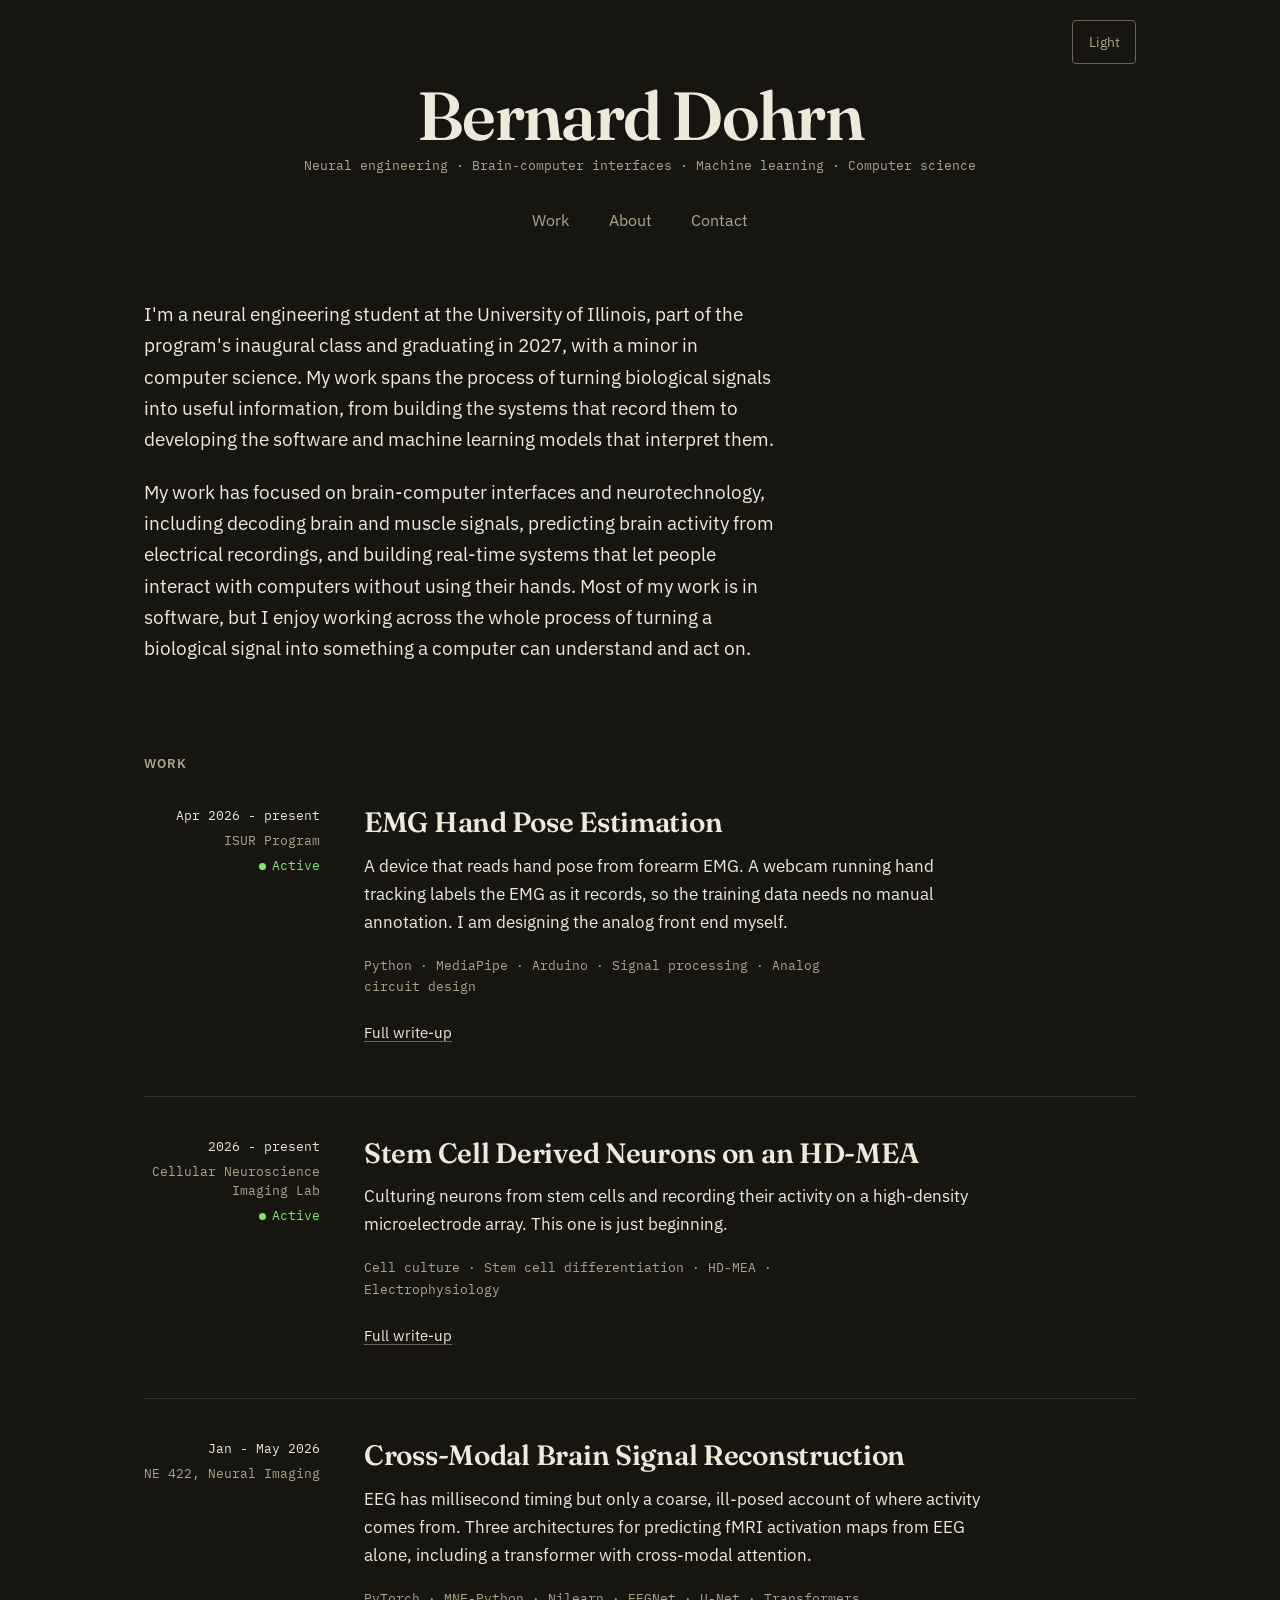
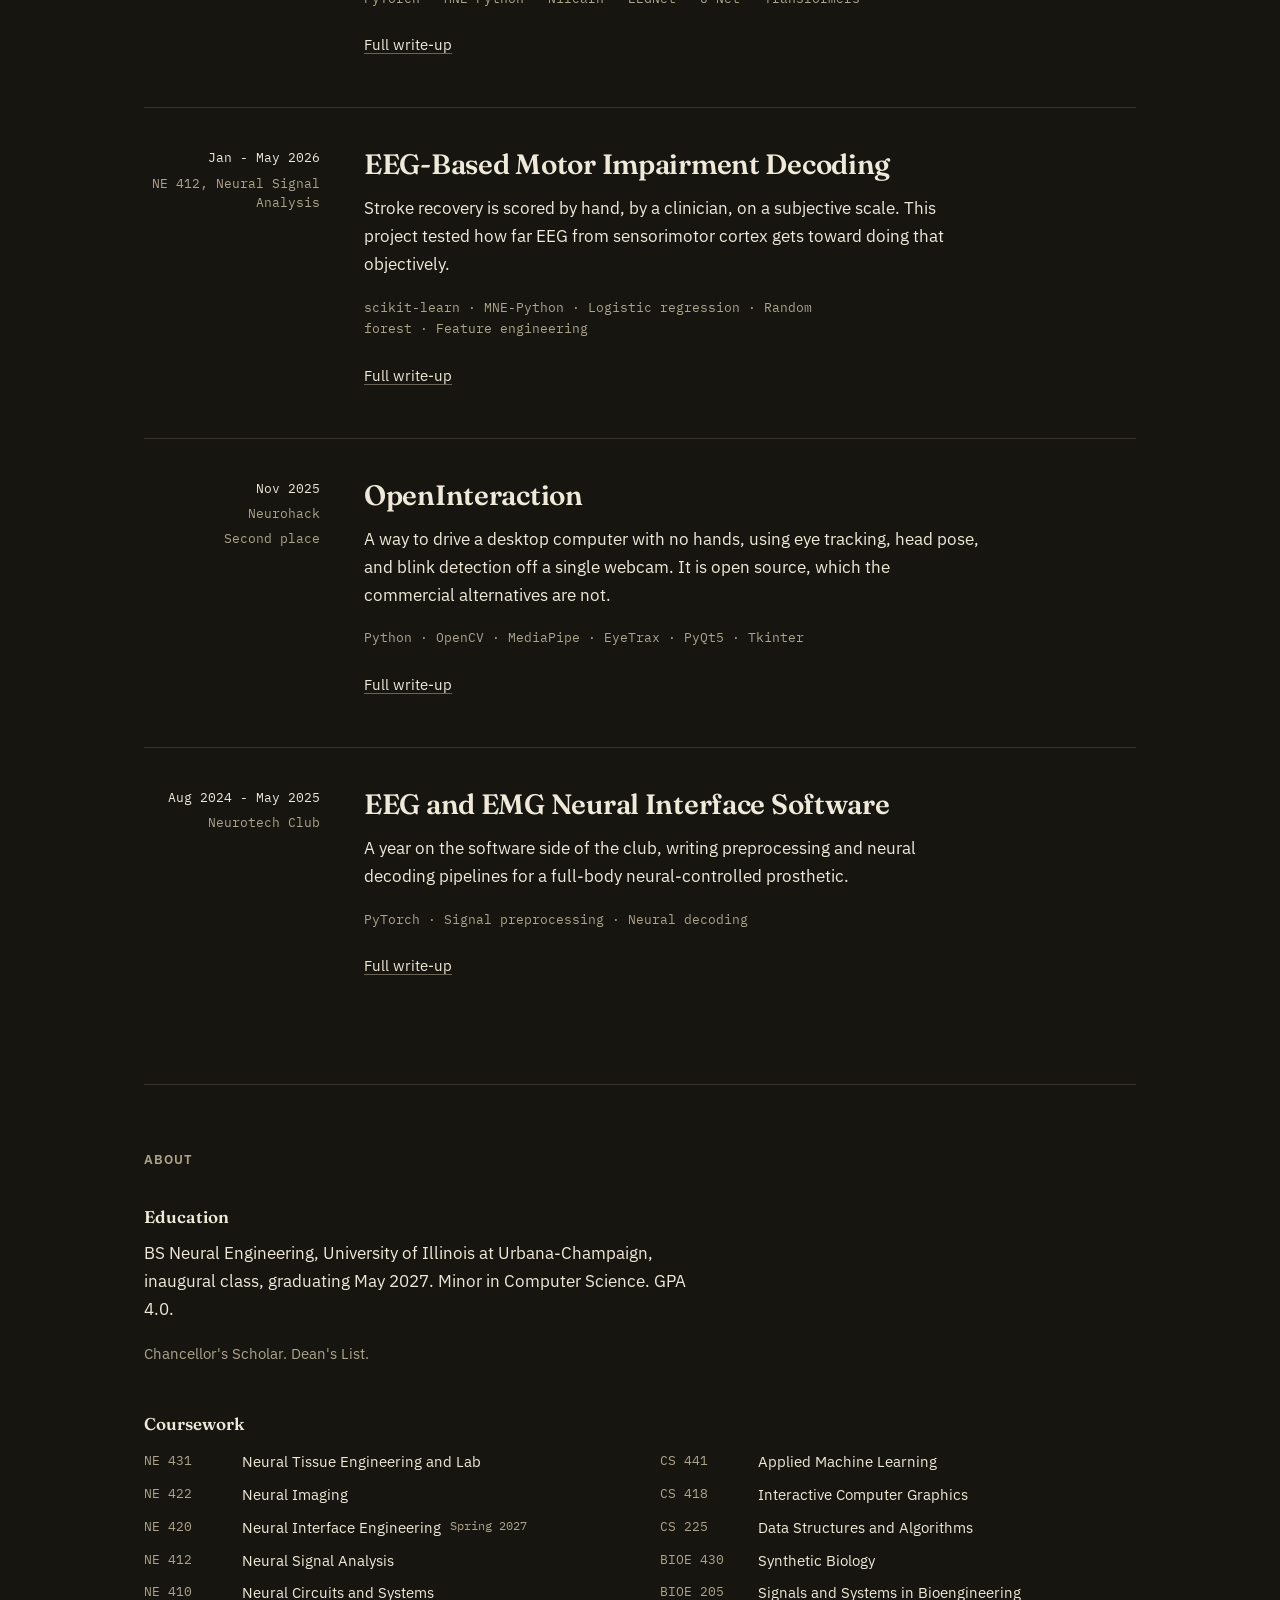
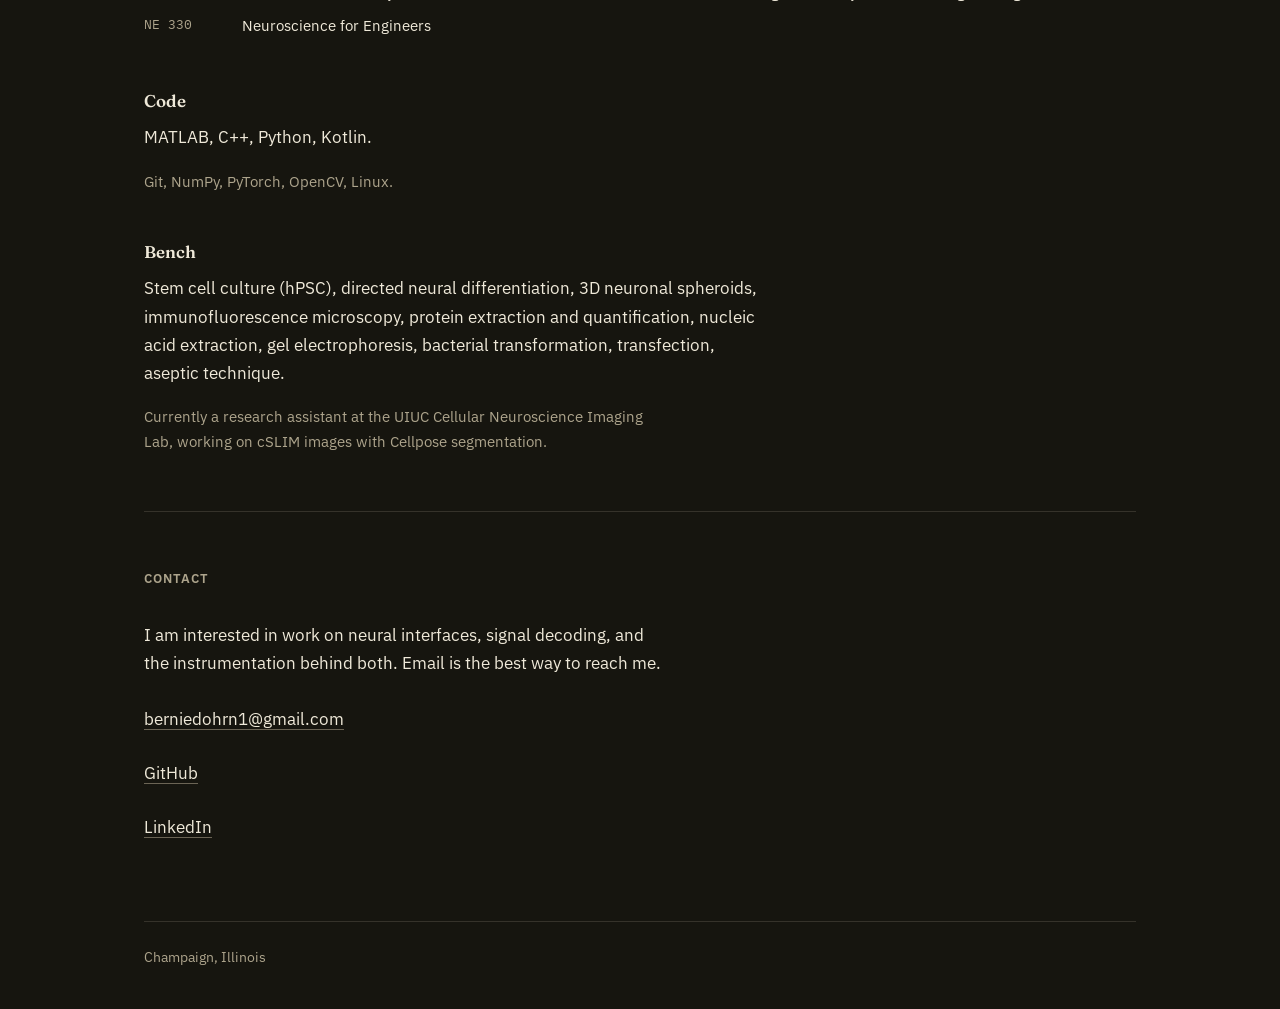
==== commit a4b01b18: "Add the cultured neuron MEA project, second in the work list" ====
--- a/index.html
+++ b/index.html
@@ -67,6 +67,21 @@
           analog front end myself.</p>
         <p class="entry__stack">Python<span aria-hidden="true"> · </span>MediaPipe<span aria-hidden="true"> · </span>Arduino<span aria-hidden="true"> · </span>Signal processing<span aria-hidden="true"> · </span>Analog circuit design</p>
         <p class="entry__links"><a href="emg-hand-pose.html">Full write-up</a></p>
+      </div>
+    </article>
+
+    <article class="entry entry--active">
+      <div class="entry__rail">
+        <p class="entry__dates">2026 - present</p>
+        <p class="entry__context">Cellular Neuroscience Imaging Lab</p>
+        <p class="entry__status"><span class="entry__status-mark" aria-hidden="true"></span>Active</p>
+      </div>
+      <div class="entry__body">
+        <h3 class="entry__title"><a href="neuron-culture-mea.html">Stem Cell Derived Neurons on an HD-MEA</a></h3>
+        <p>Culturing neurons from stem cells and recording their activity on a high-density microelectrode
+          array. This one is just beginning.</p>
+        <p class="entry__stack">Cell culture<span aria-hidden="true"> · </span>Stem cell differentiation<span aria-hidden="true"> · </span>HD-MEA<span aria-hidden="true"> · </span>Electrophysiology</p>
+        <p class="entry__links"><a href="neuron-culture-mea.html">Full write-up</a></p>
       </div>
     </article>
 
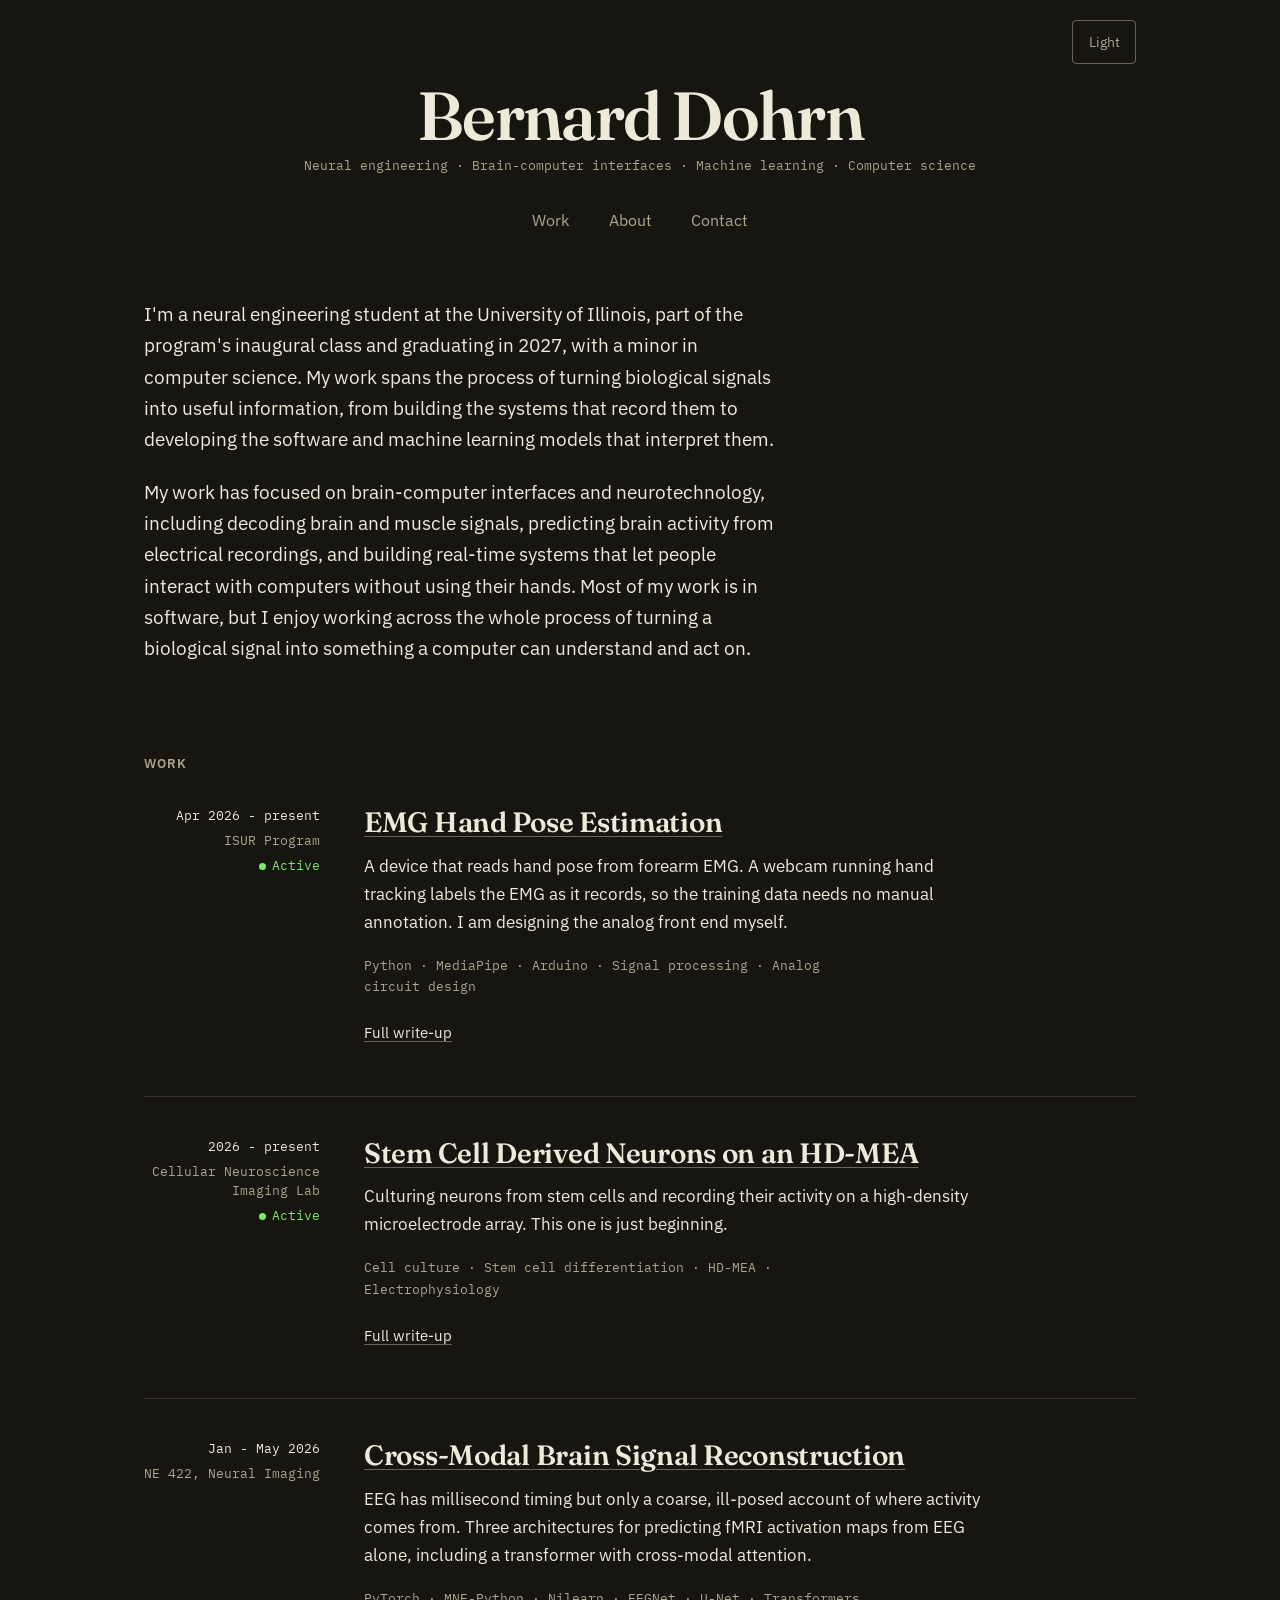
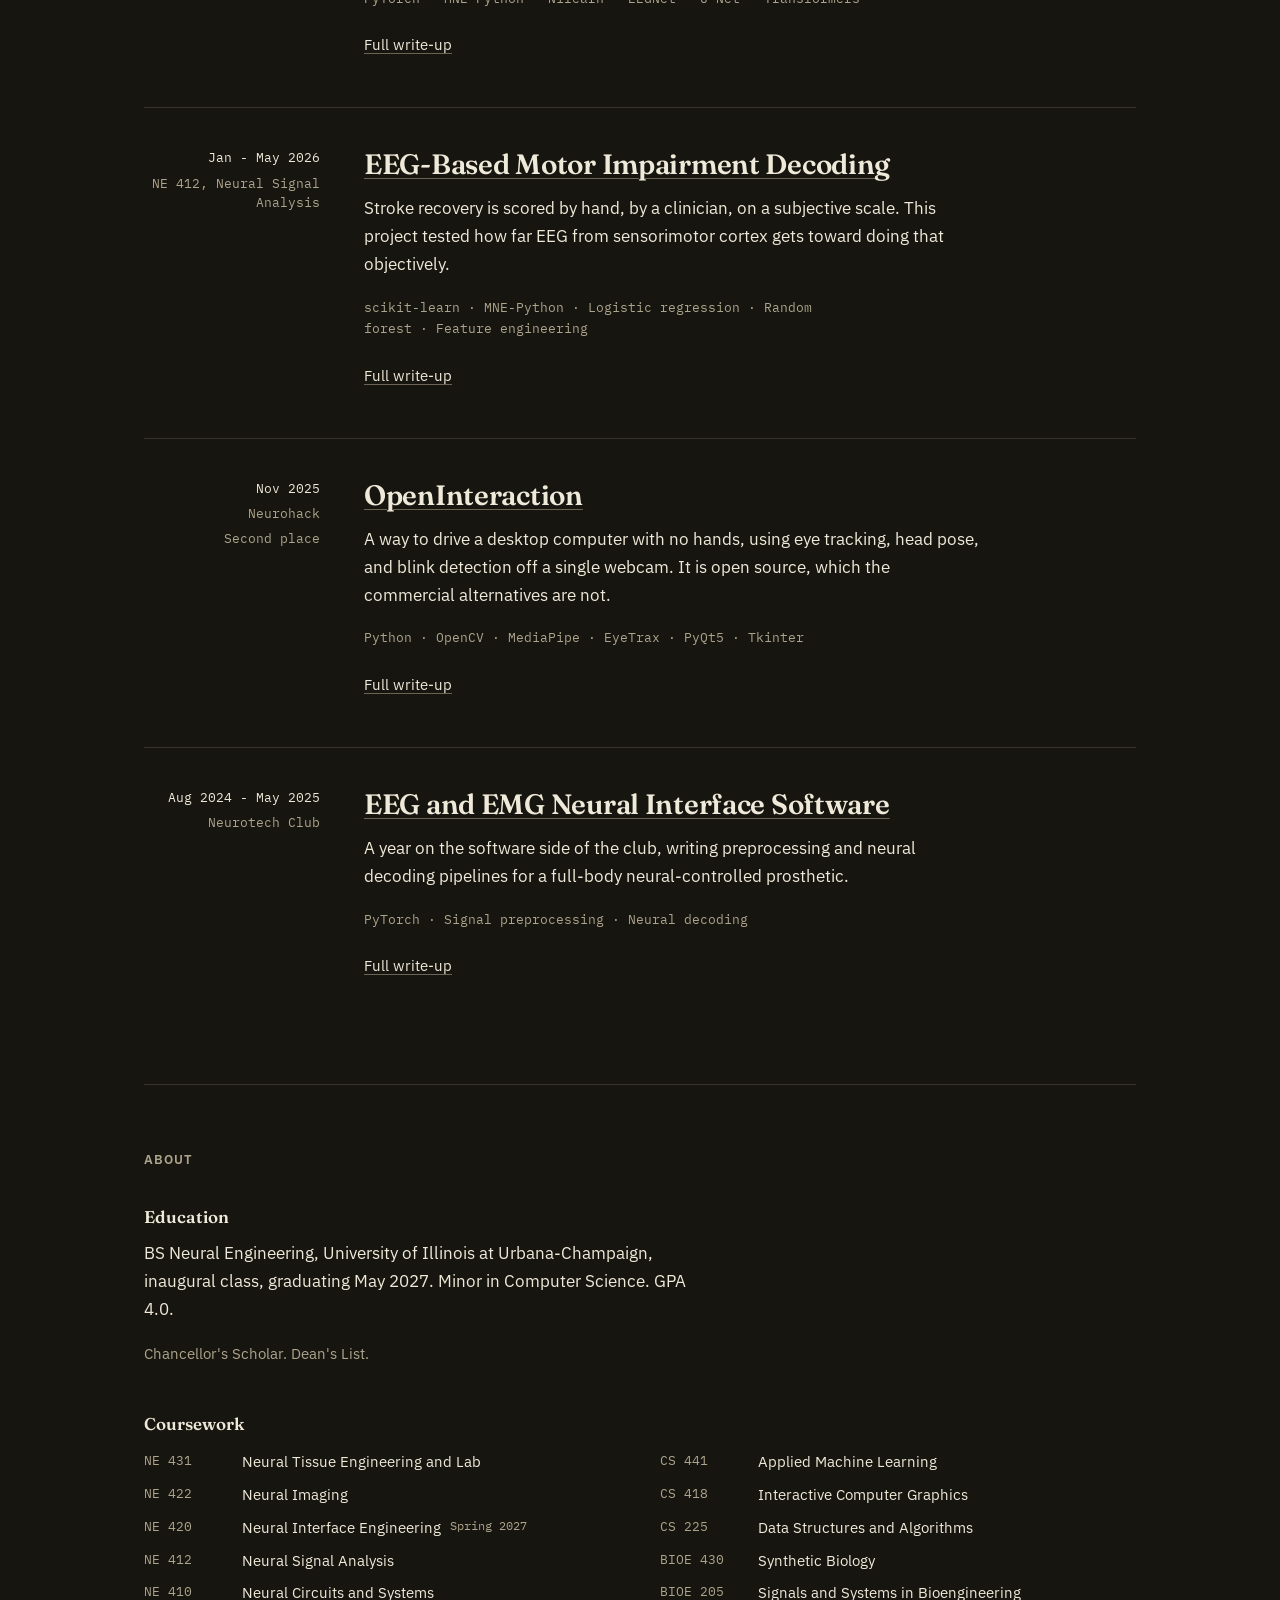
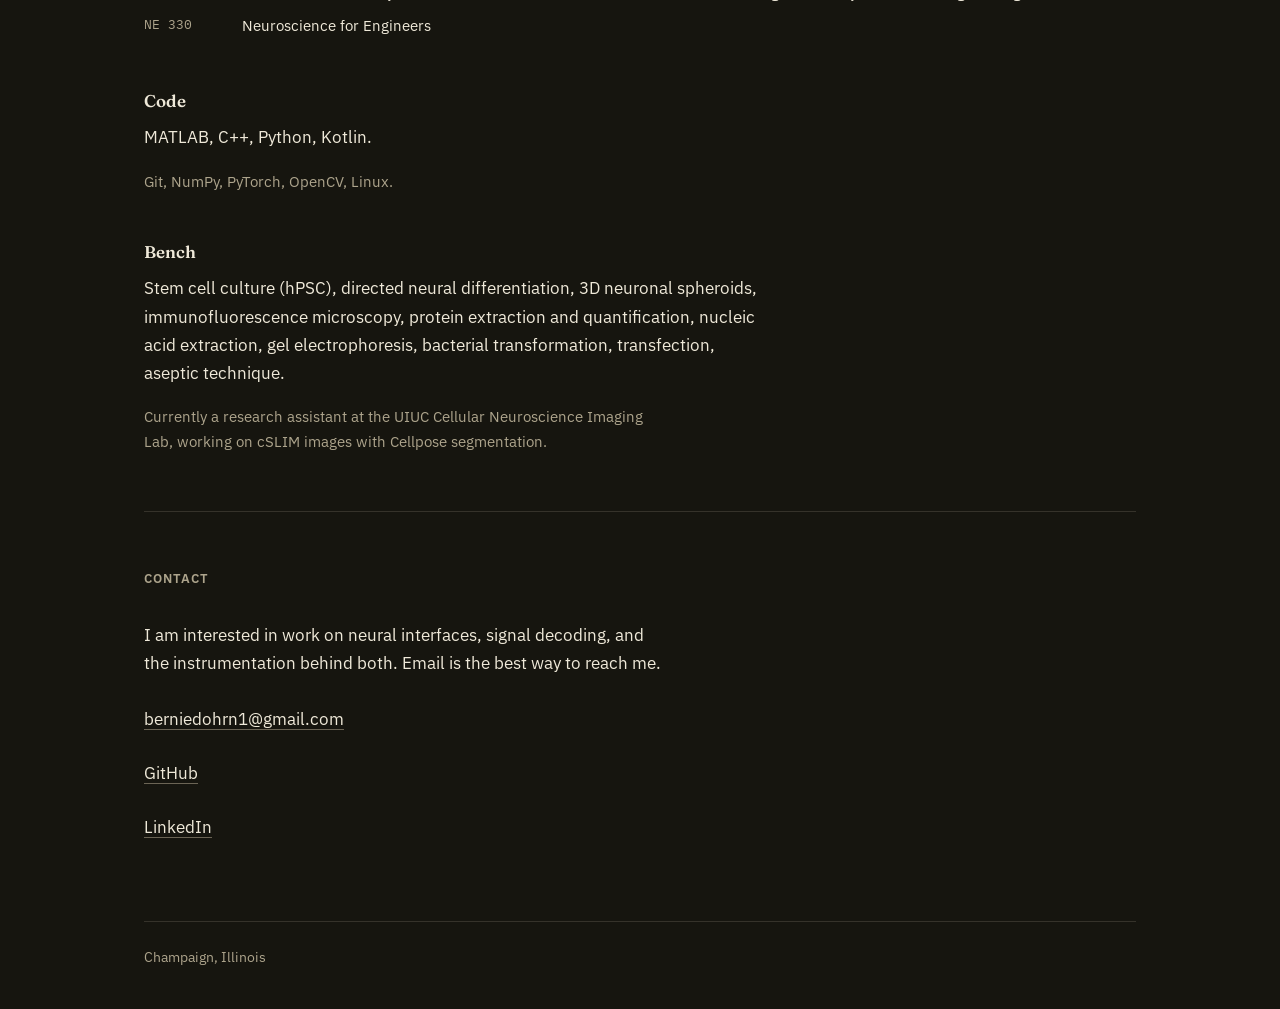
==== commit 4a6fb6b6: "Use the bernard-dohrn vanity URL for the LinkedIn contact link" ====
--- a/index.html
+++ b/index.html
@@ -206,7 +206,7 @@
     <ul class="contact__list">
       <li><a href="mailto:berniedohrn1@gmail.com">berniedohrn1@gmail.com</a></li>
       <li><a href="https://github.com/BernieD04">GitHub</a></li>
-      <li><a href="https://www.linkedin.com/in/bernie-dohrn-7a8239290">LinkedIn</a></li>
+      <li><a href="https://www.linkedin.com/in/bernard-dohrn/">LinkedIn</a></li>
     </ul>
   </section>
 
--- a/styles.css
+++ b/styles.css
@@ -704,17 +704,26 @@
   font-family: var(--font-serif);
   font-size: 1.05rem;
   font-weight: 600;
+  text-decoration: underline;
+  text-decoration-color: var(--edge);
+  text-decoration-thickness: 1px;
+  text-underline-offset: 0.16em;
 }
 .pager__link:hover .pager__title {
+  text-decoration-color: var(--accent);
+  text-decoration-thickness: 2px;
+}
+
+/* Index entry titles link through. They carry the same underline every other
+   link on the site has, in the muted edge color so six of them do not read as a
+   wall of rules, and it thickens to the accent on hover. Without a resting
+   underline there was no affordance at all on a touch screen, where hover
+   never happens. */
+.entry__title a {
   text-decoration: underline;
-  text-decoration-color: var(--accent);
-  text-underline-offset: 0.22em;
-}
-
-/* Index entry titles link through.
-   No resting underline: an underline on every heading turns the list into a
-   wall of rules. It appears on hover and focus, where it confirms the target. */
-.entry__title a {
+  text-decoration-color: var(--edge);
+  text-decoration-thickness: 1px;
+  text-underline-offset: 0.16em;
   /* A one-line title is only ~27px tall, so short names like "OpenInteraction"
      fell under the 44px tap minimum while longer ones passed purely because
      they wrapped. The padding buys the hit area; the matching negative margin
@@ -722,13 +731,10 @@
   display: inline-block;
   padding: 0.6rem 0;
   margin: -0.6rem 0;
-  text-decoration: none;
   color: inherit;
 }
 .entry__title a:hover {
-  text-decoration: underline;
   text-decoration-color: var(--accent);
-  text-underline-offset: 0.16em;
   text-decoration-thickness: 2px;
 }
 
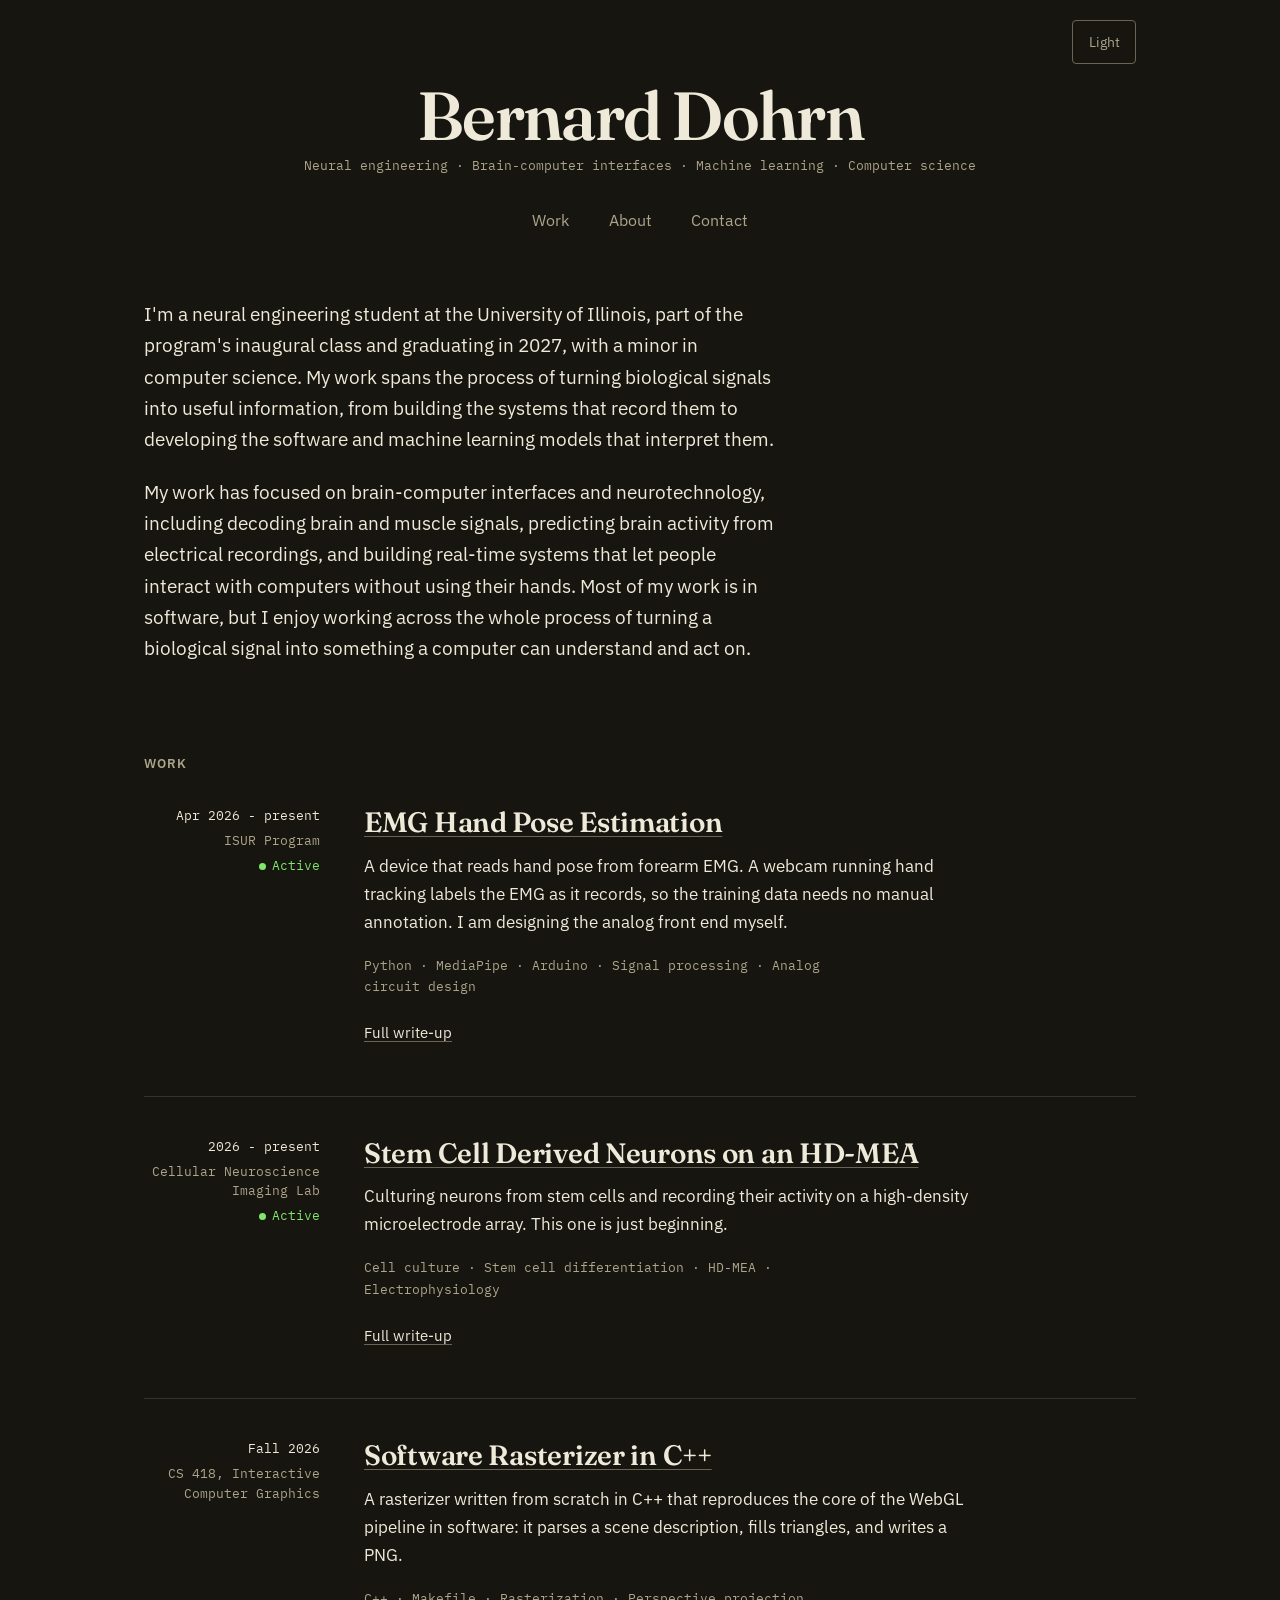
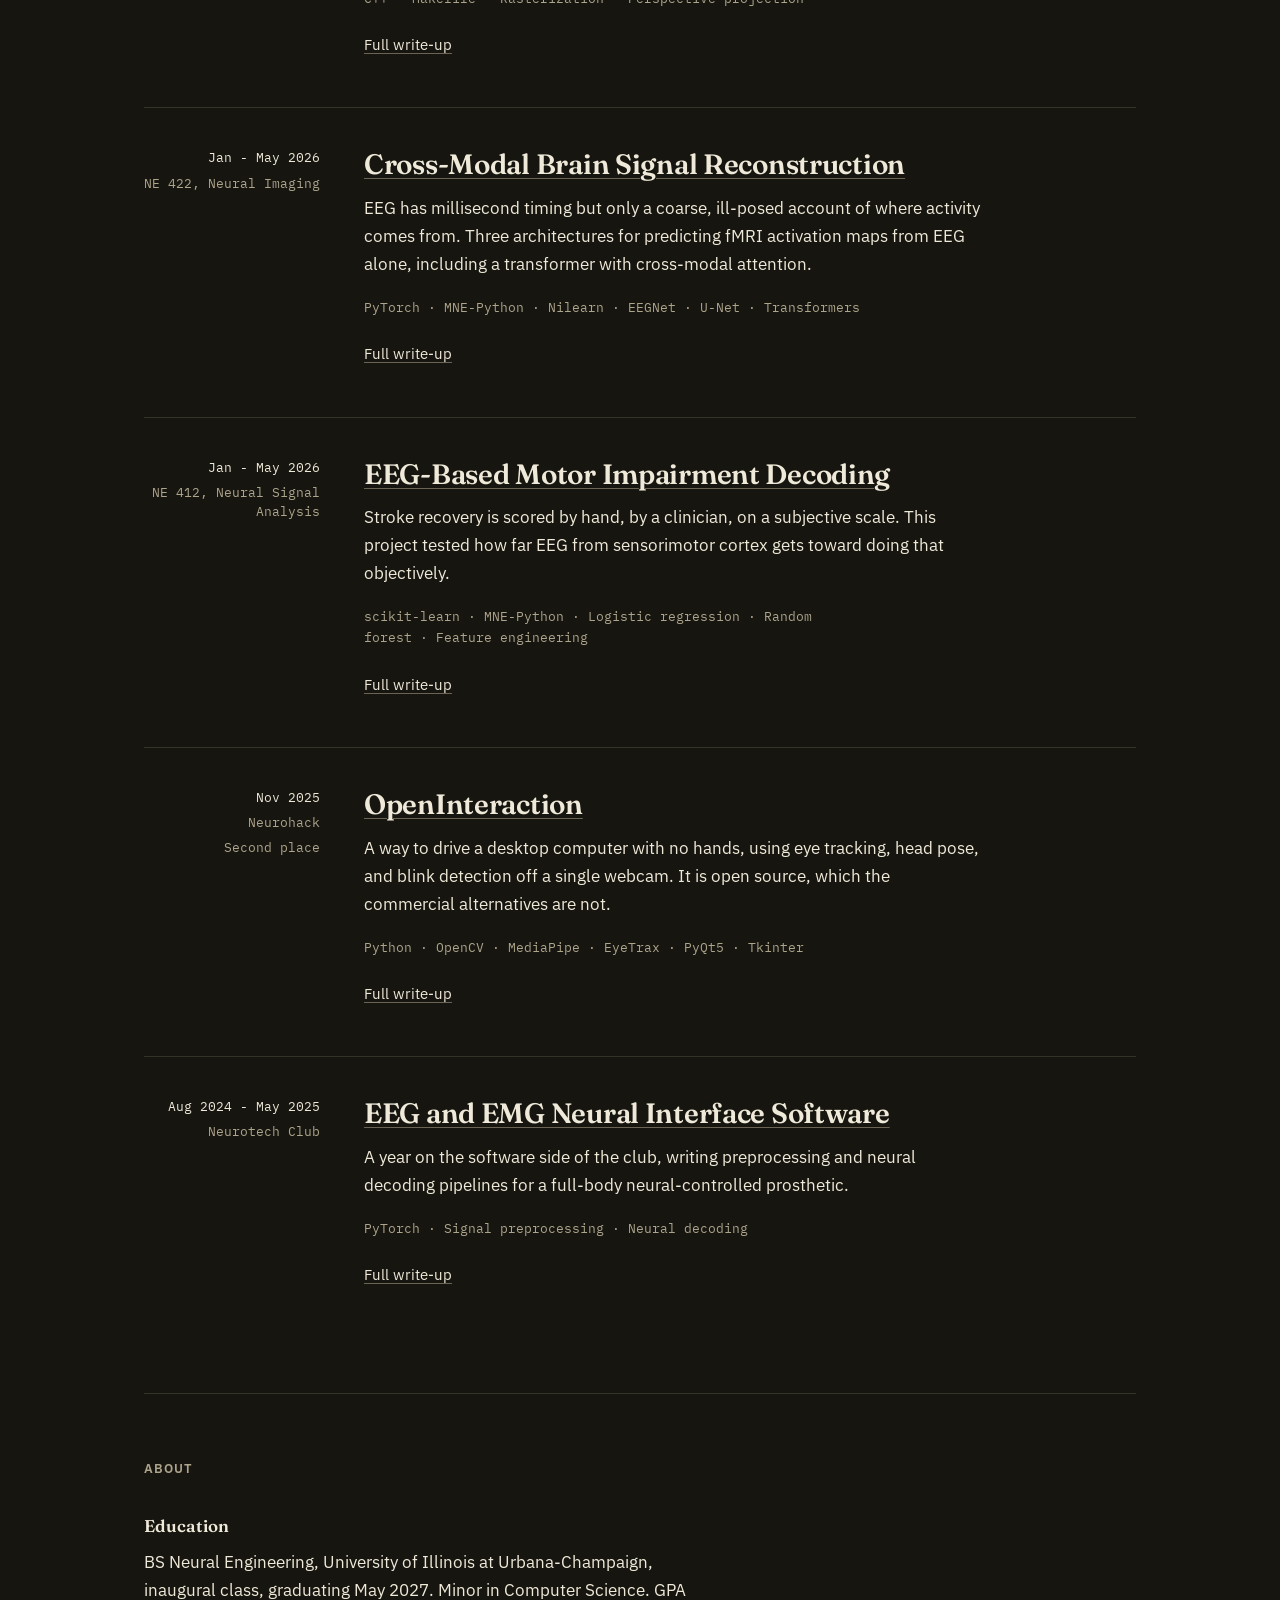
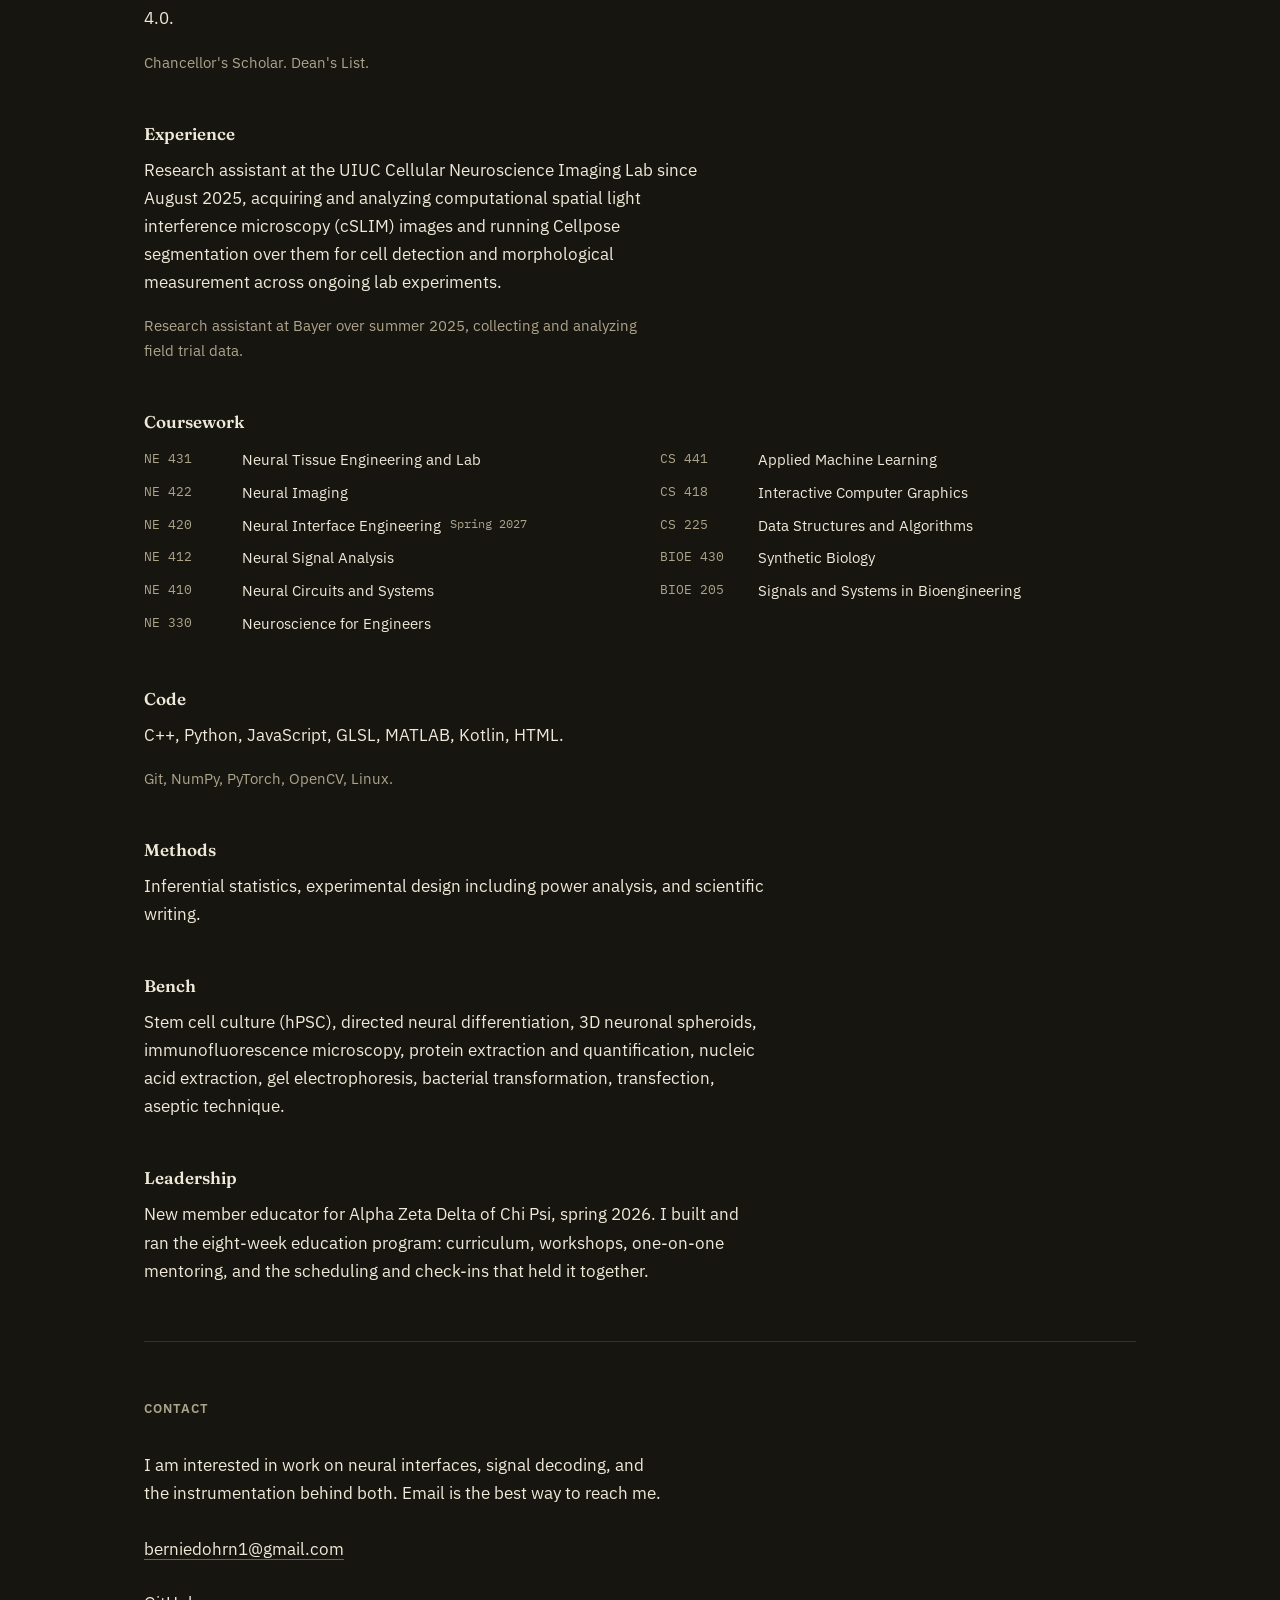
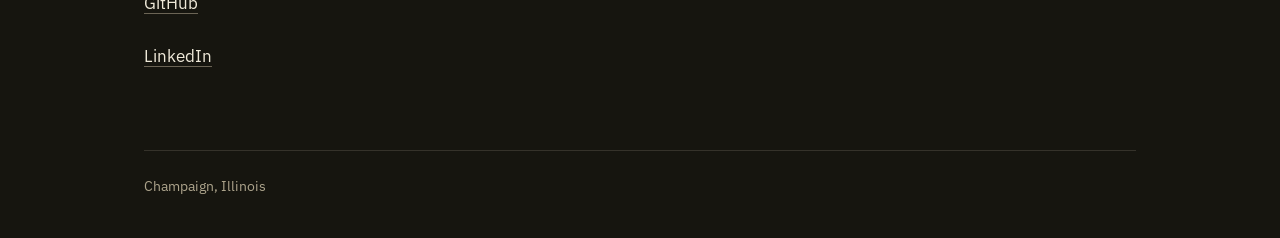
==== commit a12d6936: "Add the CS 418 software rasterizer; give research and leadership their own About rows The rasterizer" ====
--- a/index.html
+++ b/index.html
@@ -4,7 +4,7 @@
 <meta charset="utf-8">
 <meta name="viewport" content="width=device-width, initial-scale=1">
 <title>Bernard Dohrn</title>
-<meta name="description" content="Neural engineering at the University of Illinois. Work on EMG and EEG decoding, analog front-end design, and hands-free interaction.">
+<meta name="description" content="Neural engineering at the University of Illinois. Work on EMG and EEG decoding, analog front-end design, hands-free interaction, and computer graphics.">
 
 <!-- Applied before first paint so a saved light theme never flashes dark. -->
 <script>
@@ -87,6 +87,20 @@
 
     <article class="entry">
       <div class="entry__rail">
+        <p class="entry__dates">Fall 2026</p>
+        <p class="entry__context">CS 418, Interactive Computer Graphics</p>
+      </div>
+      <div class="entry__body">
+        <h3 class="entry__title"><a href="software-rasterizer.html">Software Rasterizer in C++</a></h3>
+        <p>A rasterizer written from scratch in C++ that reproduces the core of the WebGL pipeline in
+          software: it parses a scene description, fills triangles, and writes a PNG.</p>
+        <p class="entry__stack">C++<span aria-hidden="true"> · </span>Makefile<span aria-hidden="true"> · </span>Rasterization<span aria-hidden="true"> · </span>Perspective projection</p>
+        <p class="entry__links"><a href="software-rasterizer.html">Full write-up</a></p>
+      </div>
+    </article>
+
+    <article class="entry">
+      <div class="entry__rail">
         <p class="entry__dates">Jan - May 2026</p>
         <p class="entry__context">NE 422, Neural Imaging</p>
       </div>
@@ -155,6 +169,17 @@
           <p class="about__lead">BS Neural Engineering, University of Illinois at Urbana-Champaign, inaugural class, graduating
             May 2027. Minor in Computer Science. GPA 4.0.</p>
           <p class="about__aside">Chancellor's Scholar. Dean's List.</p>
+        </div>
+      </div>
+
+      <div class="about__row">
+        <h3 class="about__label">Experience</h3>
+        <div class="about__content">
+          <p class="about__lead">Research assistant at the UIUC Cellular Neuroscience Imaging Lab since August 2025, acquiring
+            and analyzing computational spatial light interference microscopy (cSLIM) images and
+            running Cellpose segmentation over them for cell detection and morphological
+            measurement across ongoing lab experiments.</p>
+          <p class="about__aside">Research assistant at Bayer over summer 2025, collecting and analyzing field trial data.</p>
         </div>
       </div>
 
@@ -180,8 +205,16 @@
       <div class="about__row">
         <h3 class="about__label">Code</h3>
         <div class="about__content">
-          <p>MATLAB, C++, Python, Kotlin.</p>
+          <p>C++, Python, JavaScript, GLSL, MATLAB, Kotlin, HTML.</p>
           <p class="about__aside">Git, NumPy, PyTorch, OpenCV, Linux.</p>
+        </div>
+      </div>
+
+      <div class="about__row">
+        <h3 class="about__label">Methods</h3>
+        <div class="about__content">
+          <p>Inferential statistics, experimental design including power analysis, and scientific
+            writing.</p>
         </div>
       </div>
 
@@ -192,8 +225,15 @@
             immunofluorescence microscopy, protein extraction and quantification, nucleic acid
             extraction, gel electrophoresis, bacterial transformation, transfection, aseptic
             technique.</p>
-          <p class="about__aside">Currently a research assistant at the UIUC Cellular Neuroscience Imaging Lab, working on cSLIM
-            images with Cellpose segmentation.</p>
+        </div>
+      </div>
+
+      <div class="about__row">
+        <h3 class="about__label">Leadership</h3>
+        <div class="about__content">
+          <p>New member educator for Alpha Zeta Delta of Chi Psi, spring 2026. I built and ran the
+            eight-week education program: curriculum, workshops, one-on-one mentoring, and the
+            scheduling and check-ins that held it together.</p>
         </div>
       </div>
     </div>
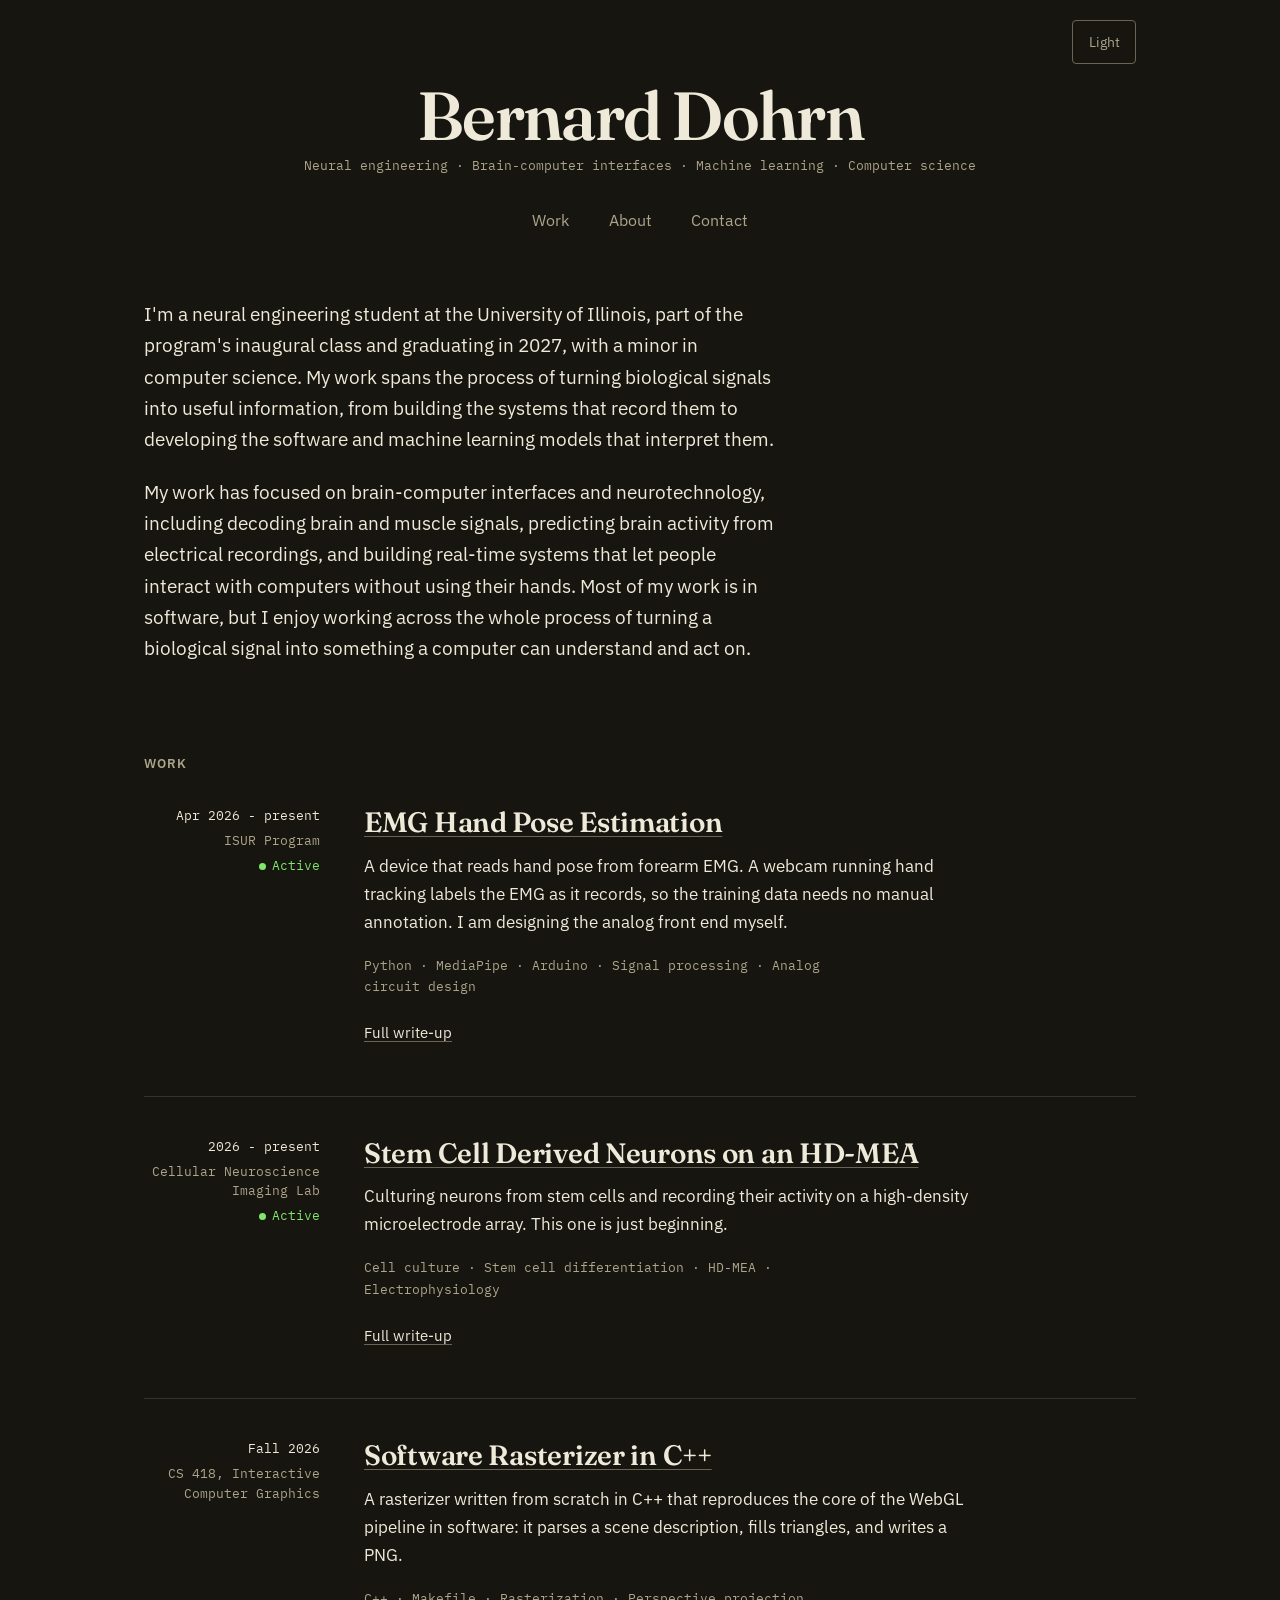
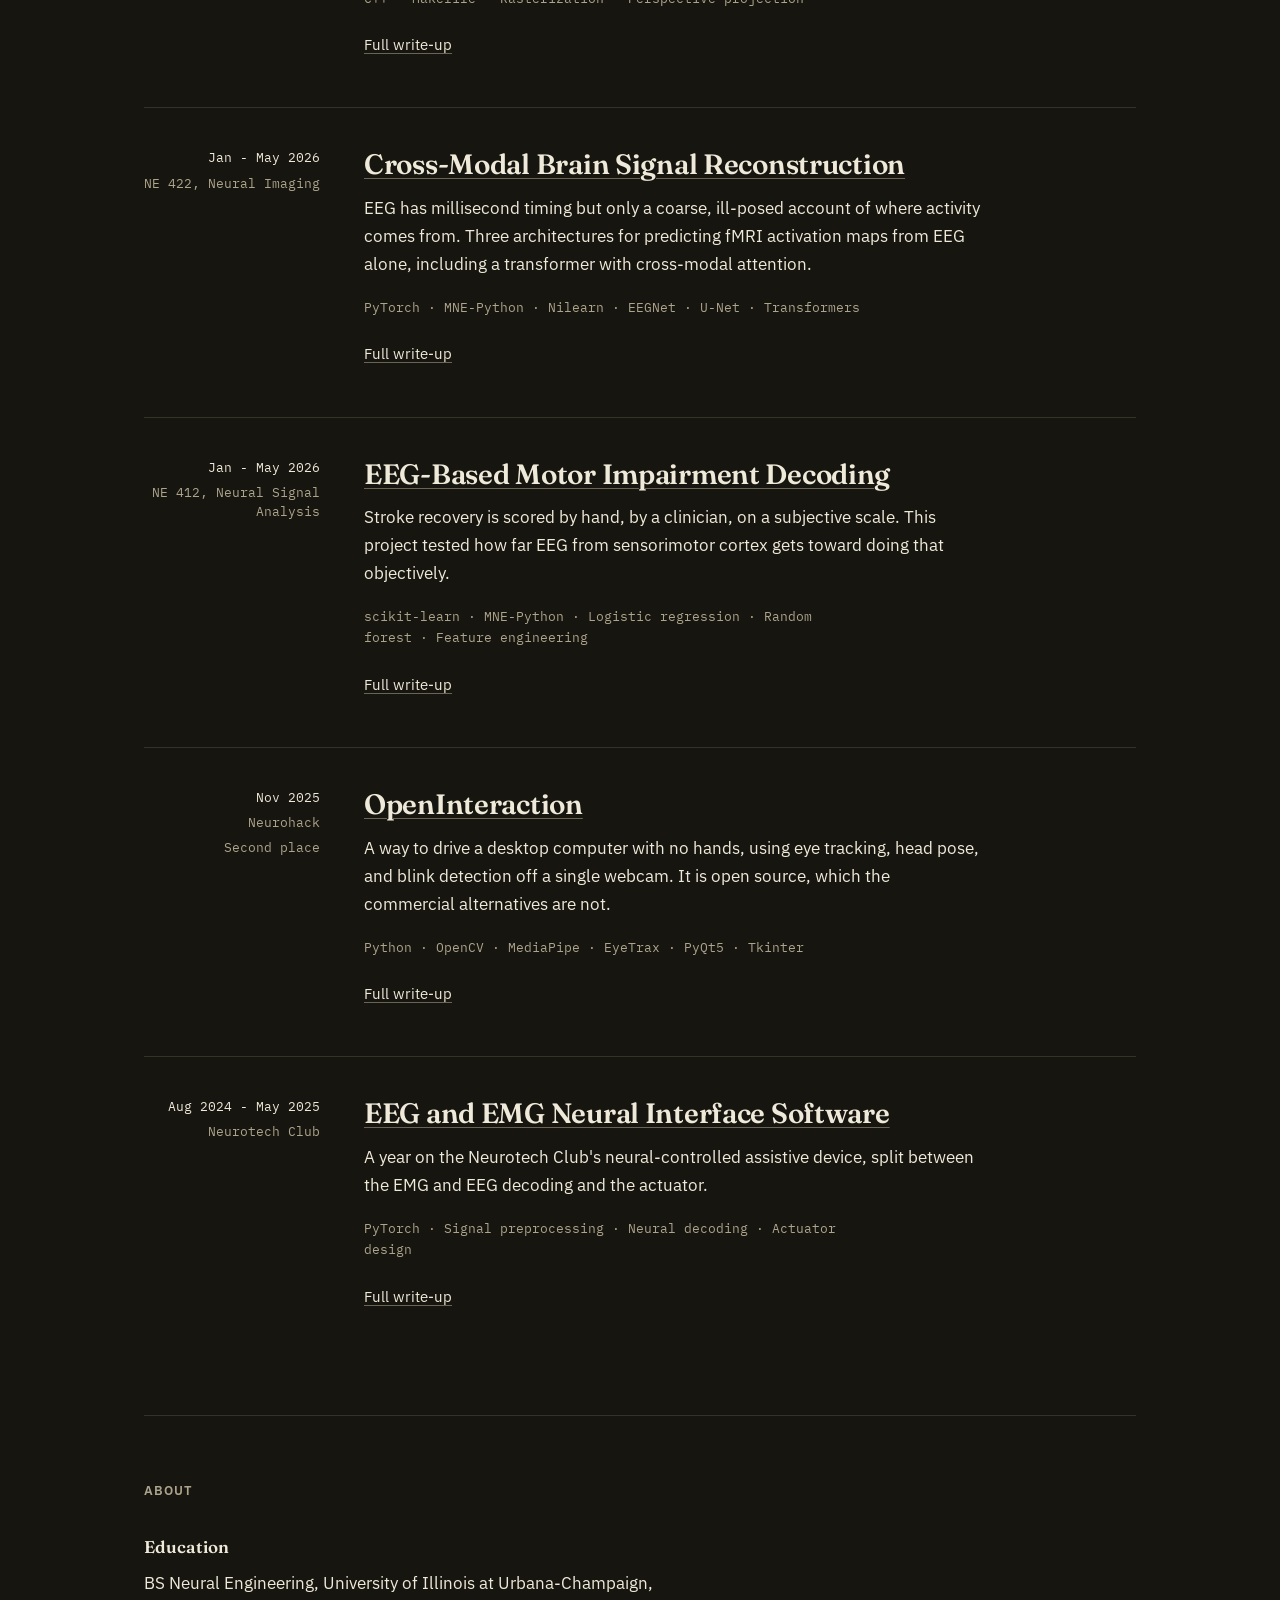
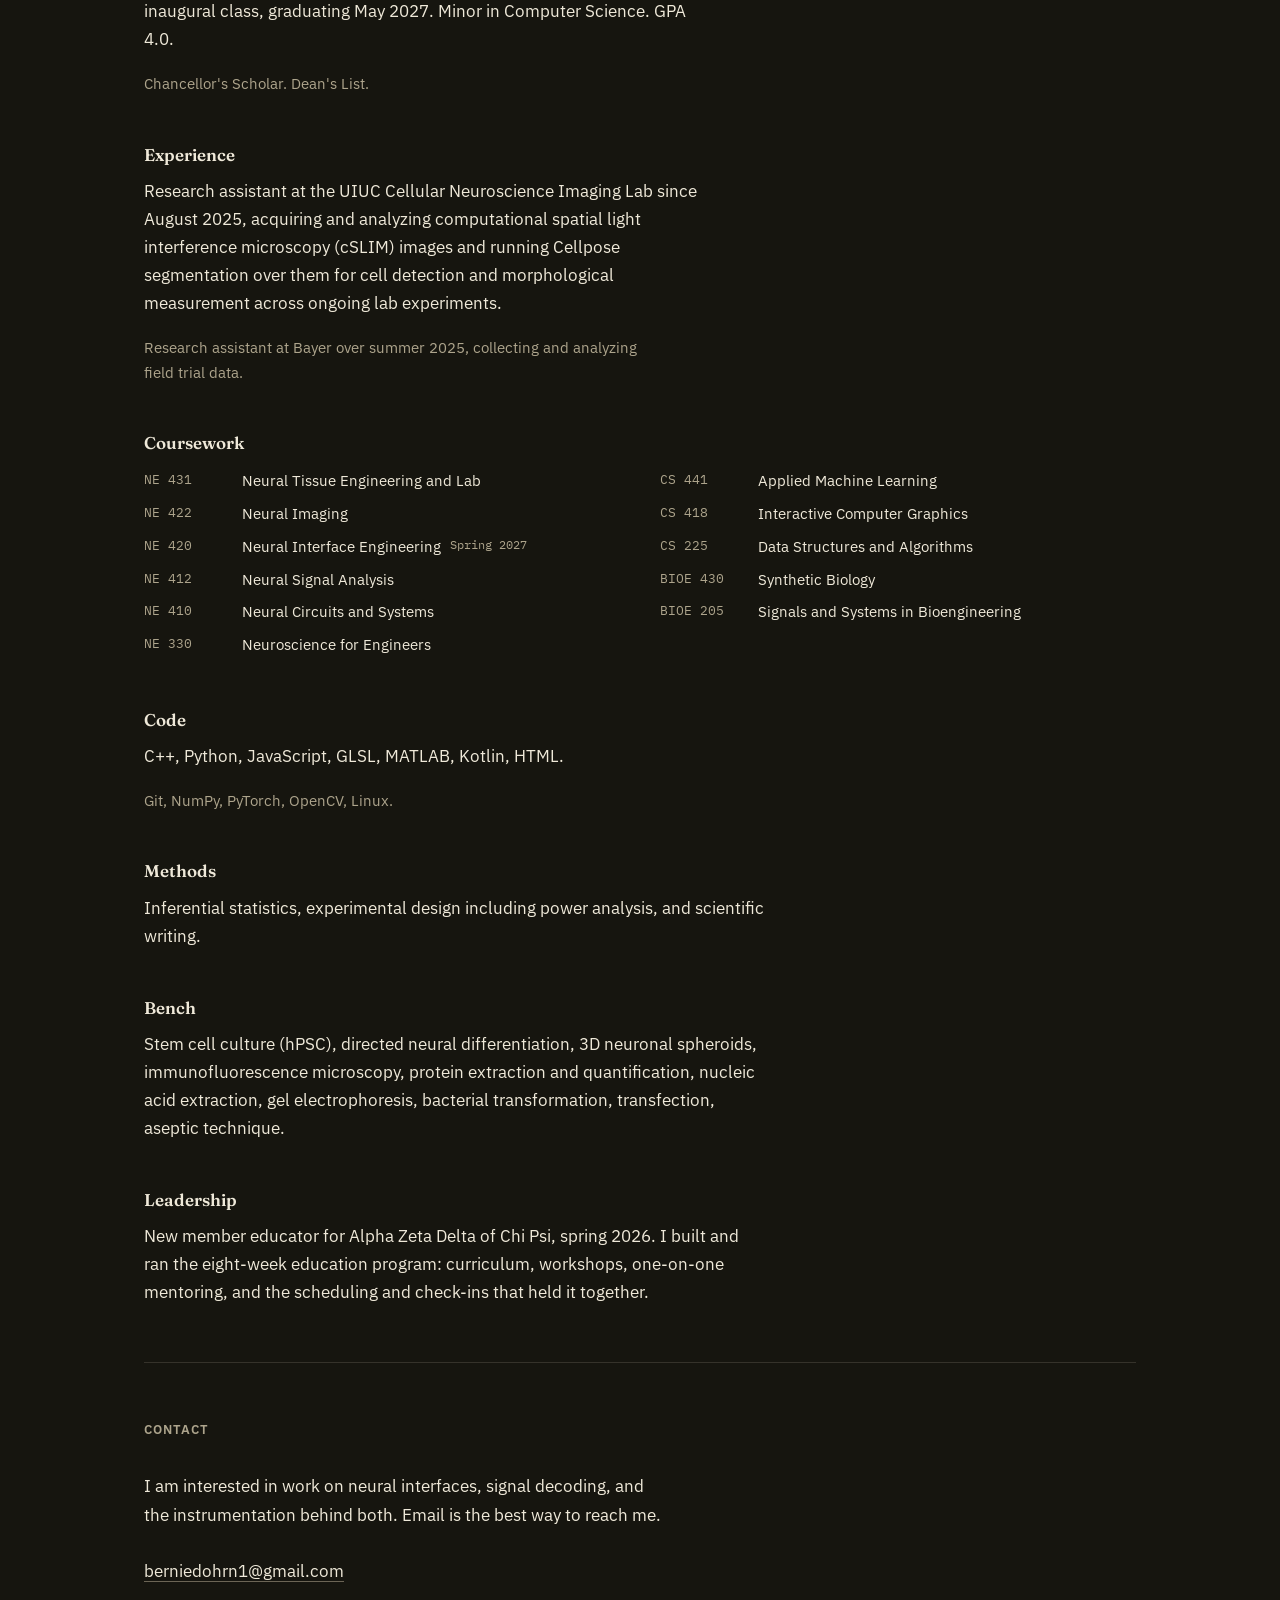
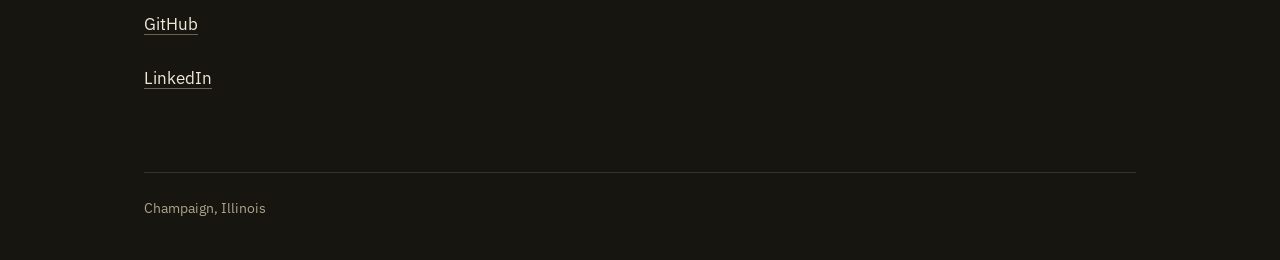
==== commit 2f0c12eb: "Make each project page show the reasoning behind its decisions Adds a 'What I would do differently' " ====
--- a/index.html
+++ b/index.html
@@ -151,9 +151,9 @@
       </div>
       <div class="entry__body">
         <h3 class="entry__title"><a href="neurotech-interface-software.html">EEG and EMG Neural Interface Software</a></h3>
-        <p>A year on the software side of the club, writing preprocessing and neural decoding pipelines
-          for a full-body neural-controlled prosthetic.</p>
-        <p class="entry__stack">PyTorch<span aria-hidden="true"> · </span>Signal preprocessing<span aria-hidden="true"> · </span>Neural decoding</p>
+        <p>A year on the Neurotech Club's neural-controlled assistive device, split between the EMG and
+          EEG decoding and the actuator.</p>
+        <p class="entry__stack">PyTorch<span aria-hidden="true"> · </span>Signal preprocessing<span aria-hidden="true"> · </span>Neural decoding<span aria-hidden="true"> · </span>Actuator design</p>
         <p class="entry__links"><a href="neurotech-interface-software.html">Full write-up</a></p>
       </div>
     </article>
